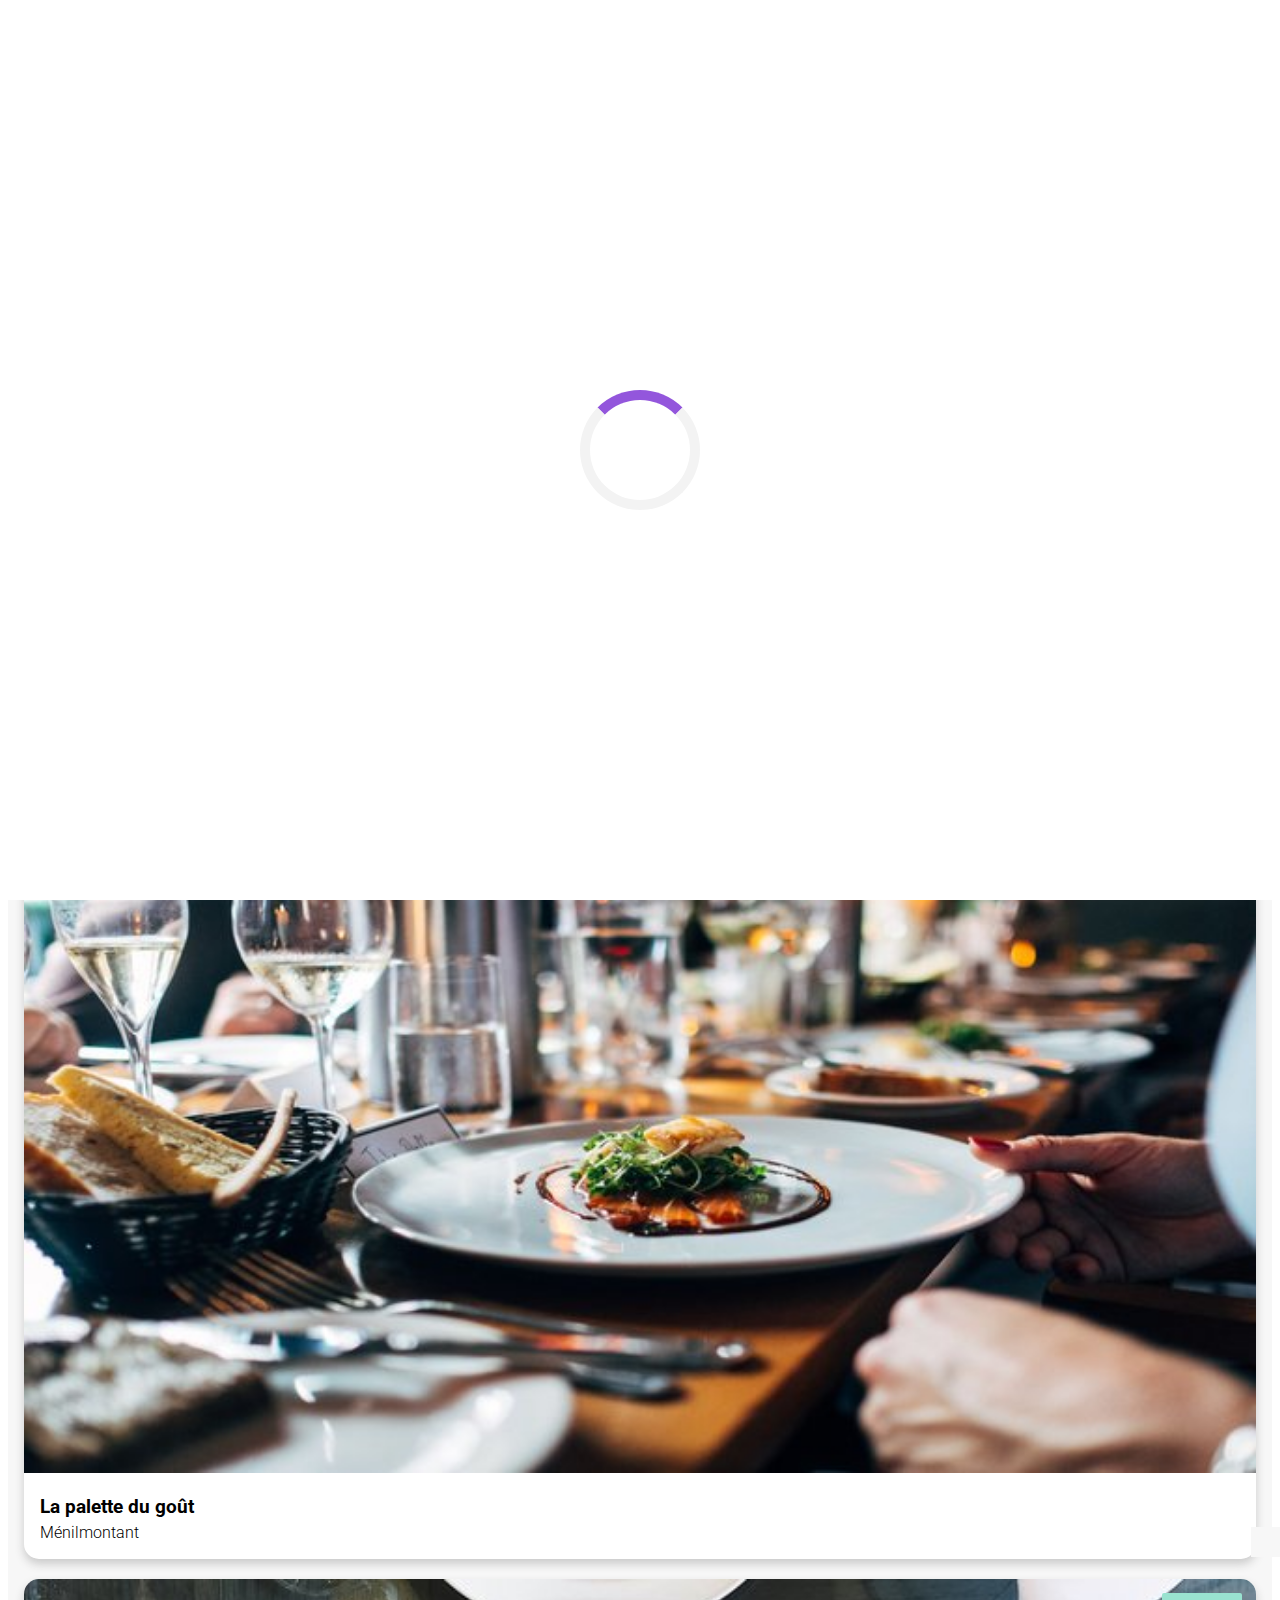
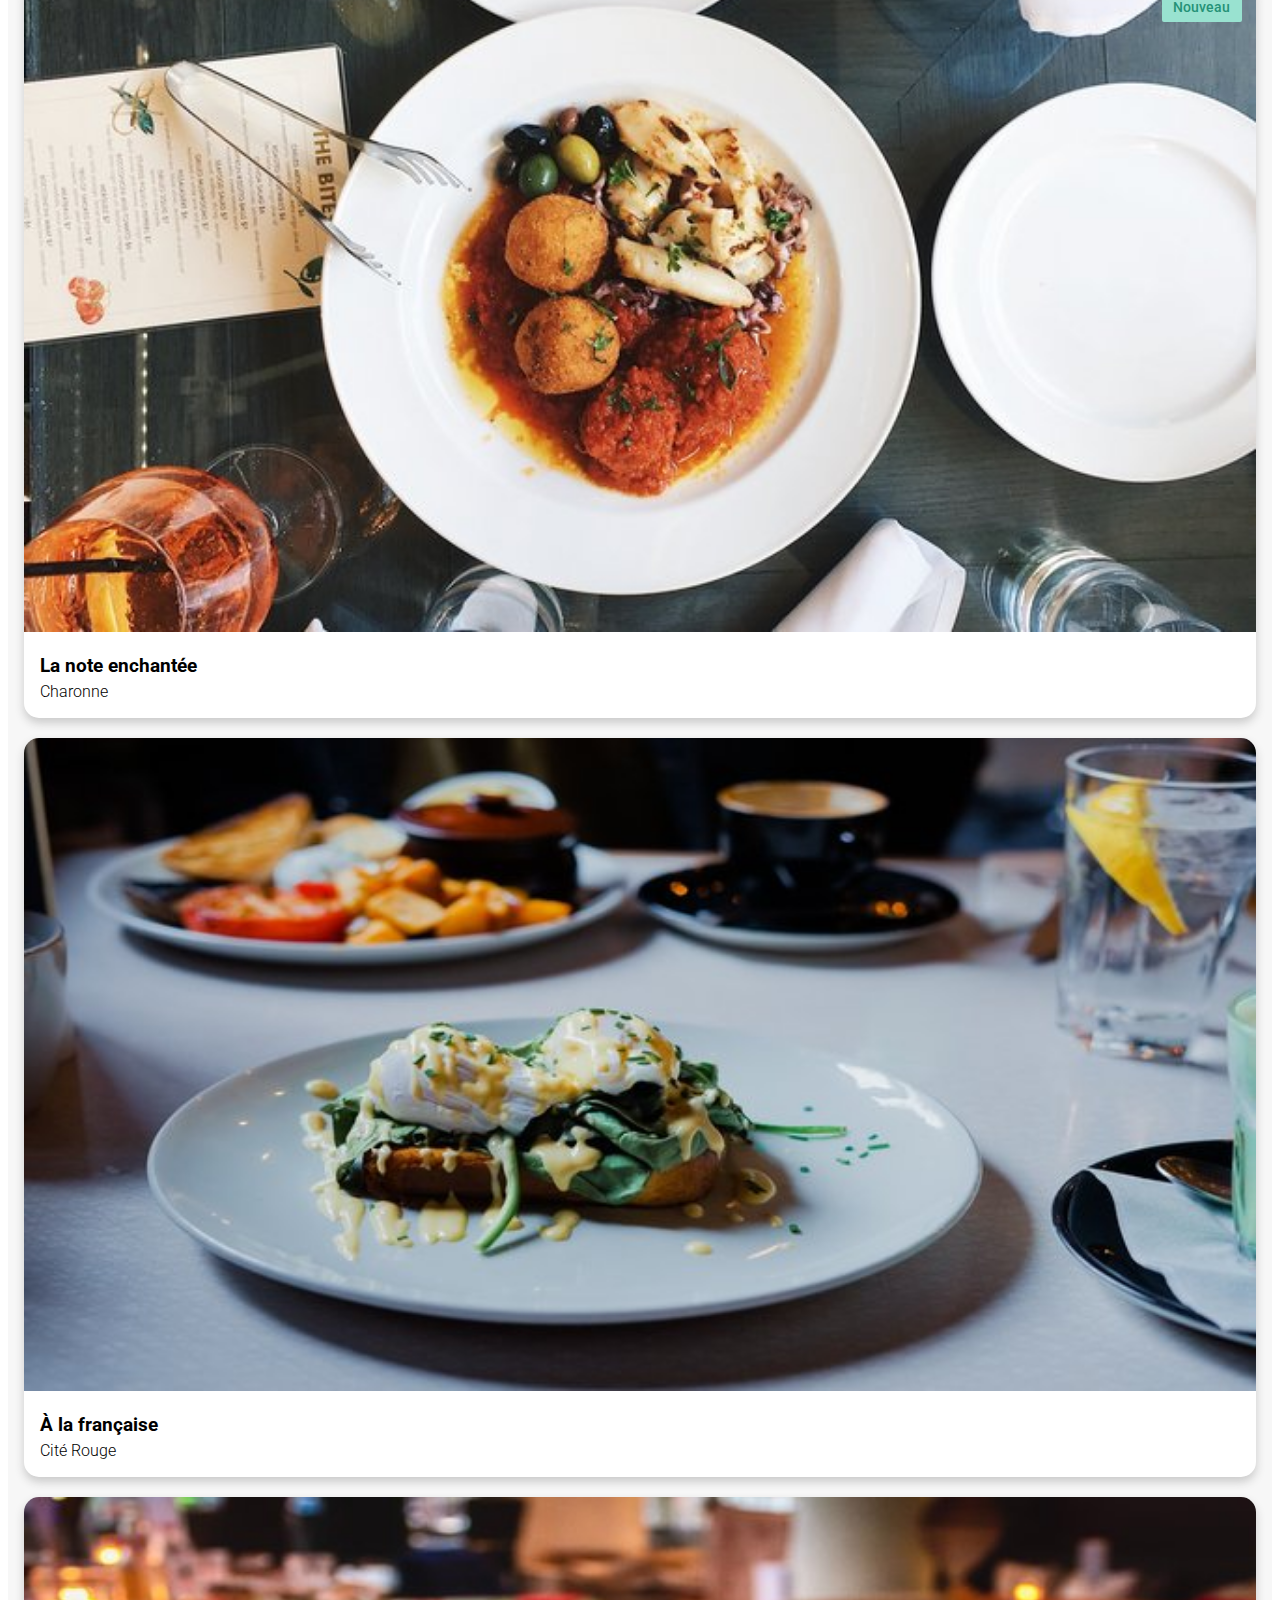
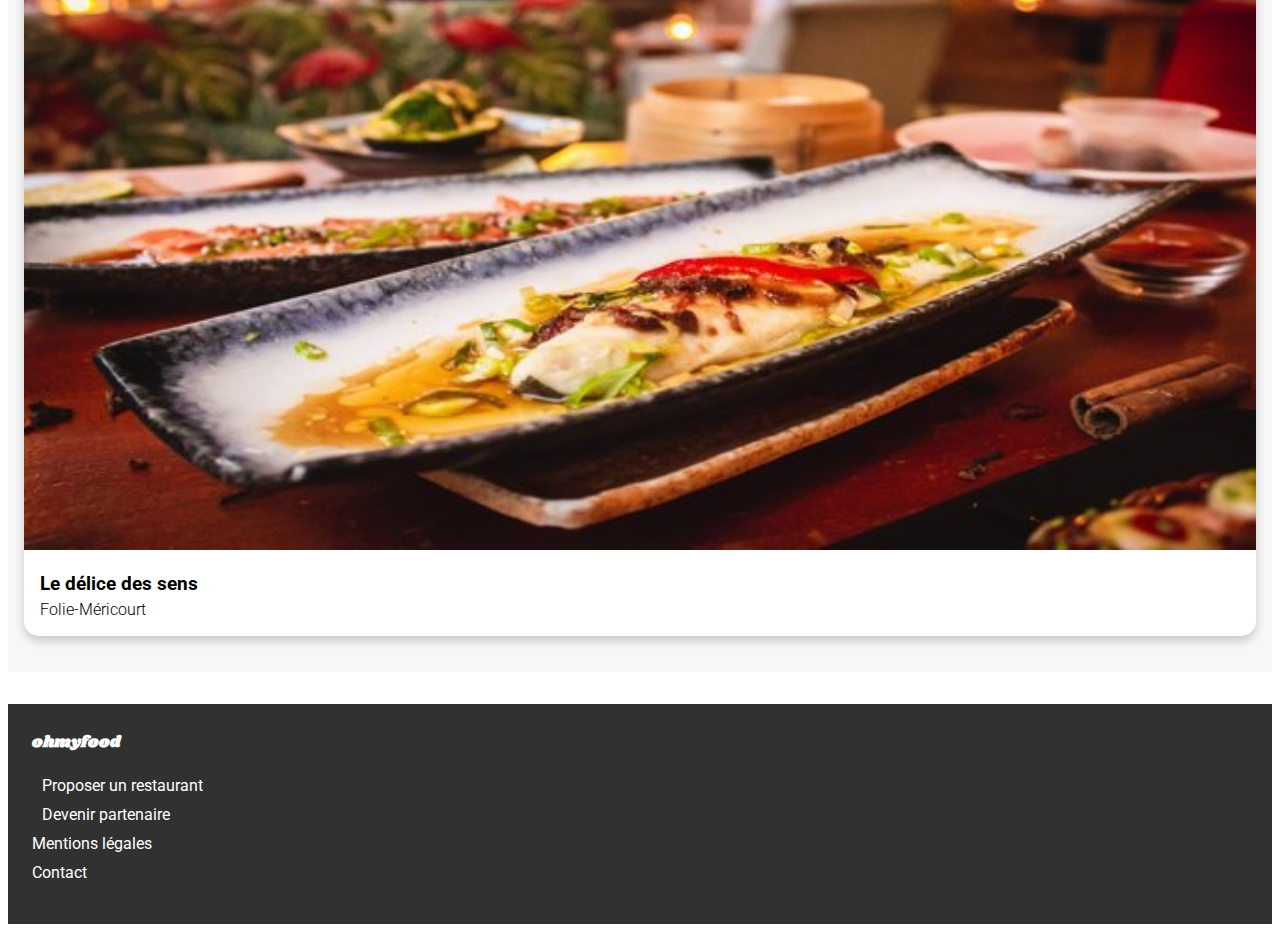
==== index.html @ 97b7f053 "loading spinner" ====
<!DOCTYPE html>
<html lang="fr">
    <head>
        <meta charset="UTF-8">
        <meta name="viewport" content="width=device-width, initial-scale=1.0">
        <link rel="preconnect" href="https://fonts.gstatic.com">
        <link rel="preconnect" href="https://fonts.gstatic.com">
        <link href="https://fonts.googleapis.com/css2?family=Roboto:ital,wght@0,100;0,300;0,400;0,500;0,700;0,900;1,100;1,300;1,400;1,500;1,700;1,900&display=swap" rel="stylesheet">         
        <link href="https://fonts.googleapis.com/css2?family=Shrikhand&display=swap" rel="stylesheet">         
        <link rel="stylesheet" href="https://use.fontawesome.com/releases/v5.15.1/css/all.css" integrity="sha384-vp86vTRFVJgpjF9jiIGPEEqYqlDwgyBgEF109VFjmqGmIY/Y4HV4d3Gp2irVfcrp" crossorigin="anonymous">
        <link href="sass/main.css" rel="stylesheet">
        <title>Accueil</title>
    </head>
    <body>
        <div>
            <div id="loading-spinner--bg">
              <div id="loading-spinner--main">
              </div>
            </div>
        </div>

        <header class="header">
            <img class="header__logo" src="images/logo/ohmyfood@2x.svg" alt="logo oh my food">
        </header>
        <section class="sub-header background-grey--dark">
            <i class="fas fa-map-marker-alt sub-header__icon"></i>
            <span class="sub-header__text">Paris, Belleville</span>
        </section>
        <section class="hero background-grey">
            <h1 class="hero__titre">Réservez le menu qui vous convient</h1>
            <p class="hero__text">Décrouvrez des restaurants d'exception, sélectionnés par nos soins.</p>
            <button class="button button--hero">Explorer nos restaurants</button>
        </section>
        <section class="operation">
            <h2 class="operation__titre">Fonctionnement</h2>
            <div class="step background-grey">
                <i class="fas fa-mobile-alt step__icon"></i>
                <p class="step__text">Choisissez un restaurant</p>
                <div class="step__number-left"><span class="step__number-left-number">1</span></div>
            </div>
            <div class="step background-grey">
                <i class="fas fa-list-ul step__icon"></i>
                <p class="step__text">Composez votre menu</p>
                <div class="step__number-left"><span class="step__number-left-number">2</span></div>
            </div>
            <div class="step background-grey">
                <i class="fas fa-store step__icon"></i>
                <p class="step__text">Dégustez au restaurant</p>
                <div class="step__number-left"><span class="step__number-left-number">3</span></div>
            </div>
        </section>
        <section class="restaurant background-grey">
            <h2 class="restaurant__titre">Restaurants</h2>
            <div class="card card--margin-bottom">
                <img class="card__image" src="images/restaurants/med/restaurant_med_1.jpg" alt="plat">
                <div class="card-sub">
                <h3 class="card-sub__titre card-sub__titre--main">La palette du goût</h3>
                <p class="card-sub__text card-sub__text--main">Ménilmontant</p>
                <div class="carte-header__heart">
                    <!-- heart 
                        méthode 1 => box par dessus avec height qui diminue
                        méthode 2 => autre icon pat dessus (exemple carré rempli), qui diminue de height
                    -->
                    <i class="fas fa-heart heart--second heart--menu"></i>
                    <i class="fas fa-heart heart heart--menu"></i>
                    <div class="heart-box"></div>
                </div>
                </div>
                <div class="card__new-mint"><span>Nouveau</span></div>
            </div>
            <div class="card card--margin-bottom">
                <img class="card__image" src="images/restaurants/med/restaurant_med_2.jpg" alt="plat">
                <div class="card-sub">
                <h3 class="card-sub__titre card-sub__titre--main">La note enchantée</h3>
                <p class="card-sub__text card-sub__text--main">Charonne</p>
                <div class="card-sub__heart">
                    <i class="far fa-heart heart"></i>
                </div>
                </div>
                <div class="card__new-mint"><span>Nouveau</span></div>
            </div>
            <div class="card card--margin-bottom">
                <img class="card__image" src="images/restaurants/med/restaurant_med_3.jpg" alt="plat">
                <div class="card-sub">
                <h3 class="card-sub__titre card-sub__titre--main">À la française</h3>
                <p class="card-sub__text card-sub__text--main">Cité Rouge</p>
                <div class="card-sub__heart">
                    <i class="far fa-heart heart"></i>
                </div>
                </div>
            </div>
            <div class="card card--margin-bottom">
                <img class="card__image" src="images/restaurants/med/restaurant_med_4.jpg" alt="plat">
                <div class="card-sub">
                <h3 class="card-sub__titre card-sub__titre--main">Le délice des sens</h3>
                <p class="card-sub__text card-sub__text--main">Folie-Méricourt</p>
                <div class="card-sub__heart">
                    <i class="far fa-heart heart"></i>
                </div>
                </div>
            </div>
        </section>
        <footer class="footer">
            <h4 class="footer__titre">ohmyfood</h4>
            <div>
            <i class="fas fa-utensils footer__icon"></i>
            <a class="footer__a" href="#">Proposer un restaurant</a>
            </div>
            <div>
            <i class="fas fa-hands-helping footer__icon"></i>
            <a class="footer__a" href="#">Devenir partenaire</a>
            </div>
            <a class="footer__a" href="#">Mentions légales</a>
            <br>
            <a class="footer__a" href="#">Contact</a>
        </footer>
    </body>
</html>
---- sass/main.css ----
/*
.nav {
    color: white;
    &__link {
        color: white;
        &--active {
            color: white;
        }
    }
}
*/
body {
  font-family: Roboto, Arial, Helvetica, sans-serif;
}

.background-grey {
  background-color: #f7f7f7;
}

.background-grey--dark {
  background-color: #eeeeee;
}

/* Loading spinner */
#loading-spinner--bg {
  position: fixed;
  top: 0;
  left: -0.01%;
  background-color: white;
  height: 100%;
  width: 100%;
  z-index: 1000;
  display: flex;
  justify-content: center;
  align-items: center;
  animation-name: bg-pink;
  animation-duration: 3s;
  animation-iteration-count: 1;
  animation-fill-mode: forwards;
}

#loading-spinner--main {
  position: relative;
  border: 10px solid #f3f3f3;
  border-top: 10px solid #9356dc;
  border-radius: 50%;
  width: 100px;
  height: 100px;
  z-index: 1001;
  animation-name: spin;
  animation-duration: 1.3s;
  animation-iteration-count: infinite;
  animation-timing-function: ease;
  opacity: 1;
}

@keyframes spin {
  0% {
    transform: rotate(0deg);
  }
  100% {
    transform: rotate(360deg);
  }
}

@keyframes bg-pink {
  80% {
    opacity: 1;
  }
  90% {
    opacity: 0;
    left: 0;
  }
  100% {
    left: -100%;
    opacity: 0;
  }
}

/* Header */
.header {
  padding: 0.5em;
  text-align: center;
  position: relative;
}

.header__logo {
  height: 1.6em;
}

.header__icon {
  margin: 0;
  position: absolute;
  top: 50%;
  left: 2em;
  transform: translate(-50%, -50%);
}

/* Accueil */
.sub-header {
  display: flex;
  justify-content: center;
  height: 3em;
  box-shadow: inset 0px 11px 10px -15px grey;
}

.sub-header__icon {
  align-self: center;
  padding-right: 1em;
  font-size: 0.9em;
}

.sub-header__text {
  align-self: center;
  font-size: 0.9em;
}

.hero {
  padding: 1em 2em 2em 2em;
  text-align: center;
}

.hero__titre {
  margin-bottom: 0;
  padding-right: 1em;
  padding-left: 1em;
}

.hero__text {
  color: grey;
  margin-top: 0.5em;
  padding-bottom: 1em;
}

.button {
  padding: 1em 1.2em 1em 1.2em;
  border: none;
  border-radius: 30px;
  background: linear-gradient(to bottom right, #ff79da, #9356dc);
  color: white;
  font-weight: bold;
  box-shadow: 0px 5px 10px #cacaca;
}

.button--hero {
  margin-bottom: 1em;
}

.button--carte {
  padding-left: 2em;
  padding-right: 2em;
  margin-bottom: 3em;
  margin-top: 2em;
  font-size: 1em;
  padding-left: 3em;
  padding-right: 3em;
}

.button--center {
  text-align: center;
}

.operation {
  padding: 1em;
}

.step {
  display: flex;
  position: relative;
  margin-bottom: 2em;
  padding-top: 0.5em;
  padding-bottom: 0.5em;
  border-radius: 20px;
  box-shadow: 0px 5px 10px #cacaca;
}

.step__icon {
  padding-left: 2em;
  align-self: center;
}

.step__text {
  padding-left: 1.5em;
}

.step__number-left {
  display: flex;
  background-color: #9356dc;
  position: absolute;
  height: 1.5em;
  width: 1.5em;
  border-radius: 50%;
  align-self: center;
  justify-content: center;
  left: -10px;
}

.step__number-left-number {
  align-self: center;
  color: white;
  font-size: 0.8em;
  font-weight: bold;
}

.restaurant {
  padding: 1em;
  padding-top: 2em;
}

.card {
  background-color: white;
  border-radius: 15px;
  box-shadow: 0px 5px 10px #cacaca;
  position: relative;
}

.card--margin-bottom {
  margin-bottom: 20px;
}

.card__image {
  width: 100%;
  border-top-left-radius: 15px;
  border-top-right-radius: 15px;
}

.card-sub {
  padding-left: 1em;
  padding-right: 1em;
  padding-bottom: 1px;
  position: relative;
  width: calc(100% - 15px);
}

.card-sub--menu {
  padding: 0.7em;
  margin-bottom: 1em;
}

.card-sub__titre {
  font-weight: bold;
}

.card-sub__titre--main {
  margin-bottom: 0;
}

.card-sub__titre--menu {
  margin: 0;
  margin-bottom: 5px;
}

.card-sub__text {
  font-weight: 300;
}

.card-sub__text--main {
  margin-top: 5px;
}

.card-sub__text--menu {
  margin: 0;
  font-size: 0.9em;
  margin-bottom: -10px;
}

.card-sub__heart {
  position: absolute;
  top: 0.5em;
  right: 2em;
}

.card-sub__price {
  position: absolute;
  bottom: 10px;
  right: 20px;
  font-size: 0.9em;
  font-weight: bold;
}

.card__new-mint {
  position: absolute;
  top: 1em;
  right: 1em;
  background-color: #99e2d0;
  color: #259277;
  padding: 0.4em 0.8em 0.4em 0.8em;
  font-weight: 500;
  font-size: 0.9em;
  border-radius: 2px;
}

.card__click {
  width: 0px;
  border-radius: 0 15px 15px 0;
  display: flex;
  justify-content: center;
}

.card__click-mint {
  background-color: #99e2d0;
}

.card__click-check {
  align-self: center;
  height: 1.5em;
  width: 1.5em;
  background-color: white;
  border-radius: 50%;
  display: flex;
  justify-content: center;
  overflow: hidden;
}

.card__click-icon {
  color: #99e2d0;
  align-self: center;
}

.footer {
  background-color: #313131;
  color: white;
  padding-left: 1.5em;
  padding-right: 1.5em;
  padding-top: 0.4em;
  margin-top: 2em;
  padding-bottom: 2em;
}

.footer__titre {
  font-family: Shrikhand;
}

.footer__icon {
  padding-right: 10px;
  width: 20px;
  font-size: 0.8em;
}

.footer__a {
  color: white;
  text-decoration: none;
  display: inline-block;
  padding-bottom: 10px;
}

/* Menu */
.slider {
  z-index: 1;
}

.slider__image {
  width: 100%;
}

.carte {
  position: relative;
  top: -3em;
  z-index: 1000;
  border-top-left-radius: 35px;
  border-top-right-radius: 35px;
  padding: 1em;
  margin-bottom: -5em;
}

.carte-header {
  position: relative;
}

.carte-header__titre {
  margin-top: 0.5em;
  font-family: Shrikhand, Arial, Helvetica, sans-serif;
  font-weight: 400;
  font-size: 1.8em;
  padding-right: 2em;
}

.carte-header__heart {
  position: absolute;
  top: 50%;
  right: 10px;
  transform: translate(-50%, -50%);
}

.heart {
  font-size: 1.5em;
  color: white;
  -webkit-text-stroke-width: 2px;
  -webkit-text-stroke-color: black;
}

.heart--second {
  font-size: 1.5em;
  color: transparent;
  -webkit-text-stroke-width: 2px;
  -webkit-text-stroke-color: black;
  position: absolute;
}

.heart-box {
  background-color: #f7f7f7;
  width: 50px;
  height: 30px;
  position: absolute;
  top: 0;
  left: -12px;
  z-index: -1;
}

.menu__titre {
  margin-top: 1.5em;
  font-weight: 300;
  font-size: 1.2em;
  text-transform: uppercase;
  margin-bottom: 5px;
}

.menu__titre-ligne {
  width: 50px;
  height: 3.5px;
  background-color: #99e2d0;
  display: block;
  margin-bottom: 1em;
}

.menu__card {
  margin-bottom: 20px;
  display: flex;
  justify-content: space-between;
  animation-name: card-delay;
  animation-iteration-count: 1;
  animation-fill-mode: forwards;
  animation-duration: 1s;
  animation-timing-function: ease;
  opacity: 0;
}

.menu__card:hover {
  cursor: pointer;
}

.menu__card:hover > .card__click {
  animation-name: mint;
  animation-duration: 0.3s;
  animation-fill-mode: forwards;
  animation-iteration-count: 1;
}

.menu__card:hover > .card__click > .card__click-check {
  animation-name: check;
  animation-duration: 1s;
  animation-fill-mode: forwards;
  animation-iteration-count: 1;
}

.delay--1 {
  animation-delay: 0.4s;
}

.delay--2 {
  animation-delay: 0.7s;
}

.delay--3 {
  animation-delay: 1s;
}

.delay--4 {
  animation-delay: 1.3s;
}

.delay--5 {
  animation-delay: 1.6s;
}

.delay--6 {
  animation-delay: 1.9s;
}

.delay--7 {
  animation-delay: 2.2s;
}

.delay--8 {
  animation-delay: 2.5s;
}

.delay--9 {
  animation-delay: 2.8s;
}

@keyframes mint {
  0% {
    width: 0px;
  }
  100% {
    width: 80px;
  }
}

@keyframes check {
  0% {
    width: 0px;
    height: 0px;
  }
  60% {
    width: 0em;
    height: 0em;
  }
  80% {
    width: 2.2em;
    height: 2.2em;
  }
  100% {
    width: 1.5em;
    height: 1.5em;
  }
}

.carte-header__heart .heart-box {
  transition: all 0.6s ease;
}

.carte-header__heart .heart {
  transition: all 0.6s ease;
}

.carte-header__heart:hover {
  cursor: pointer;
}

.carte-header__heart:hover .heart-box {
  z-index: 10;
  height: 0px;
}

.carte-header__heart:hover .heart {
  color: pink;
  -webkit-text-stroke-color: pink;
}

@keyframes card-delay {
  0% {
    top: 20px;
    opacity: 0;
  }
  100% {
    top: 0px;
    opacity: 1;
  }
}
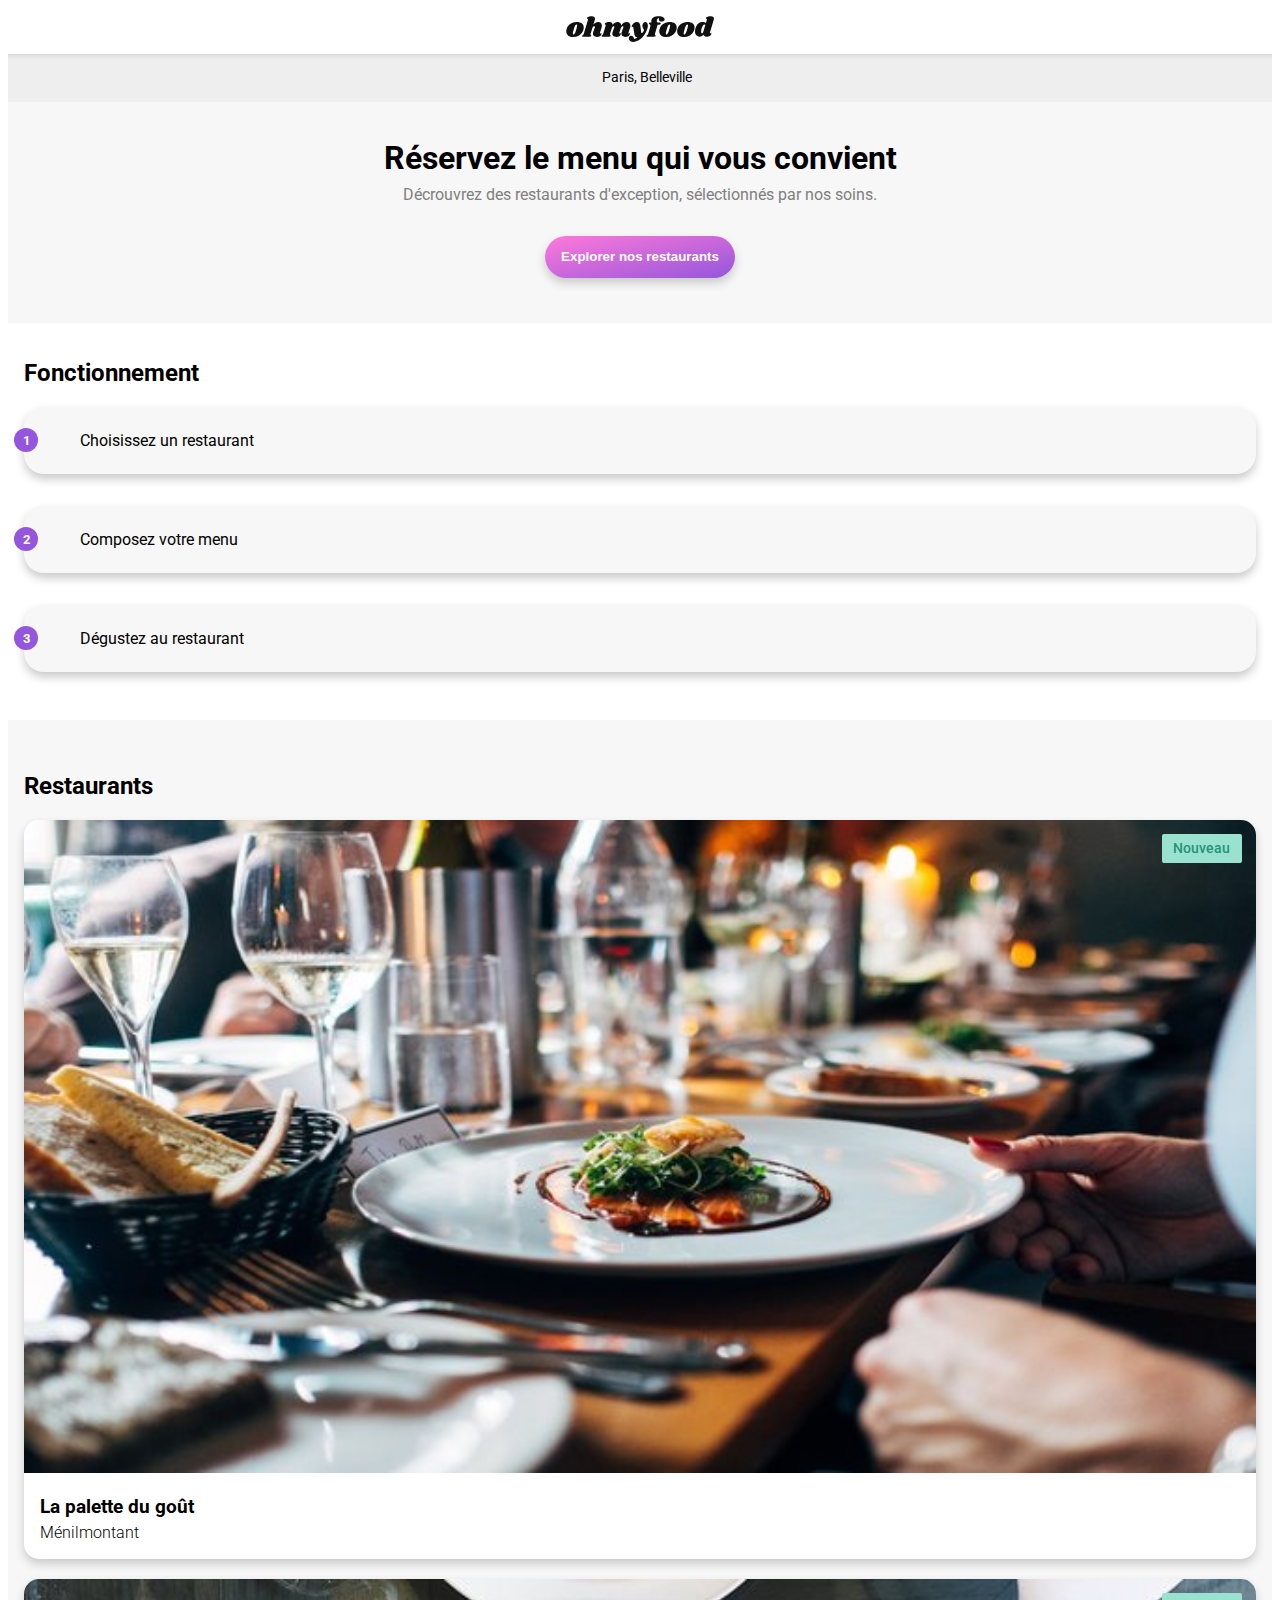
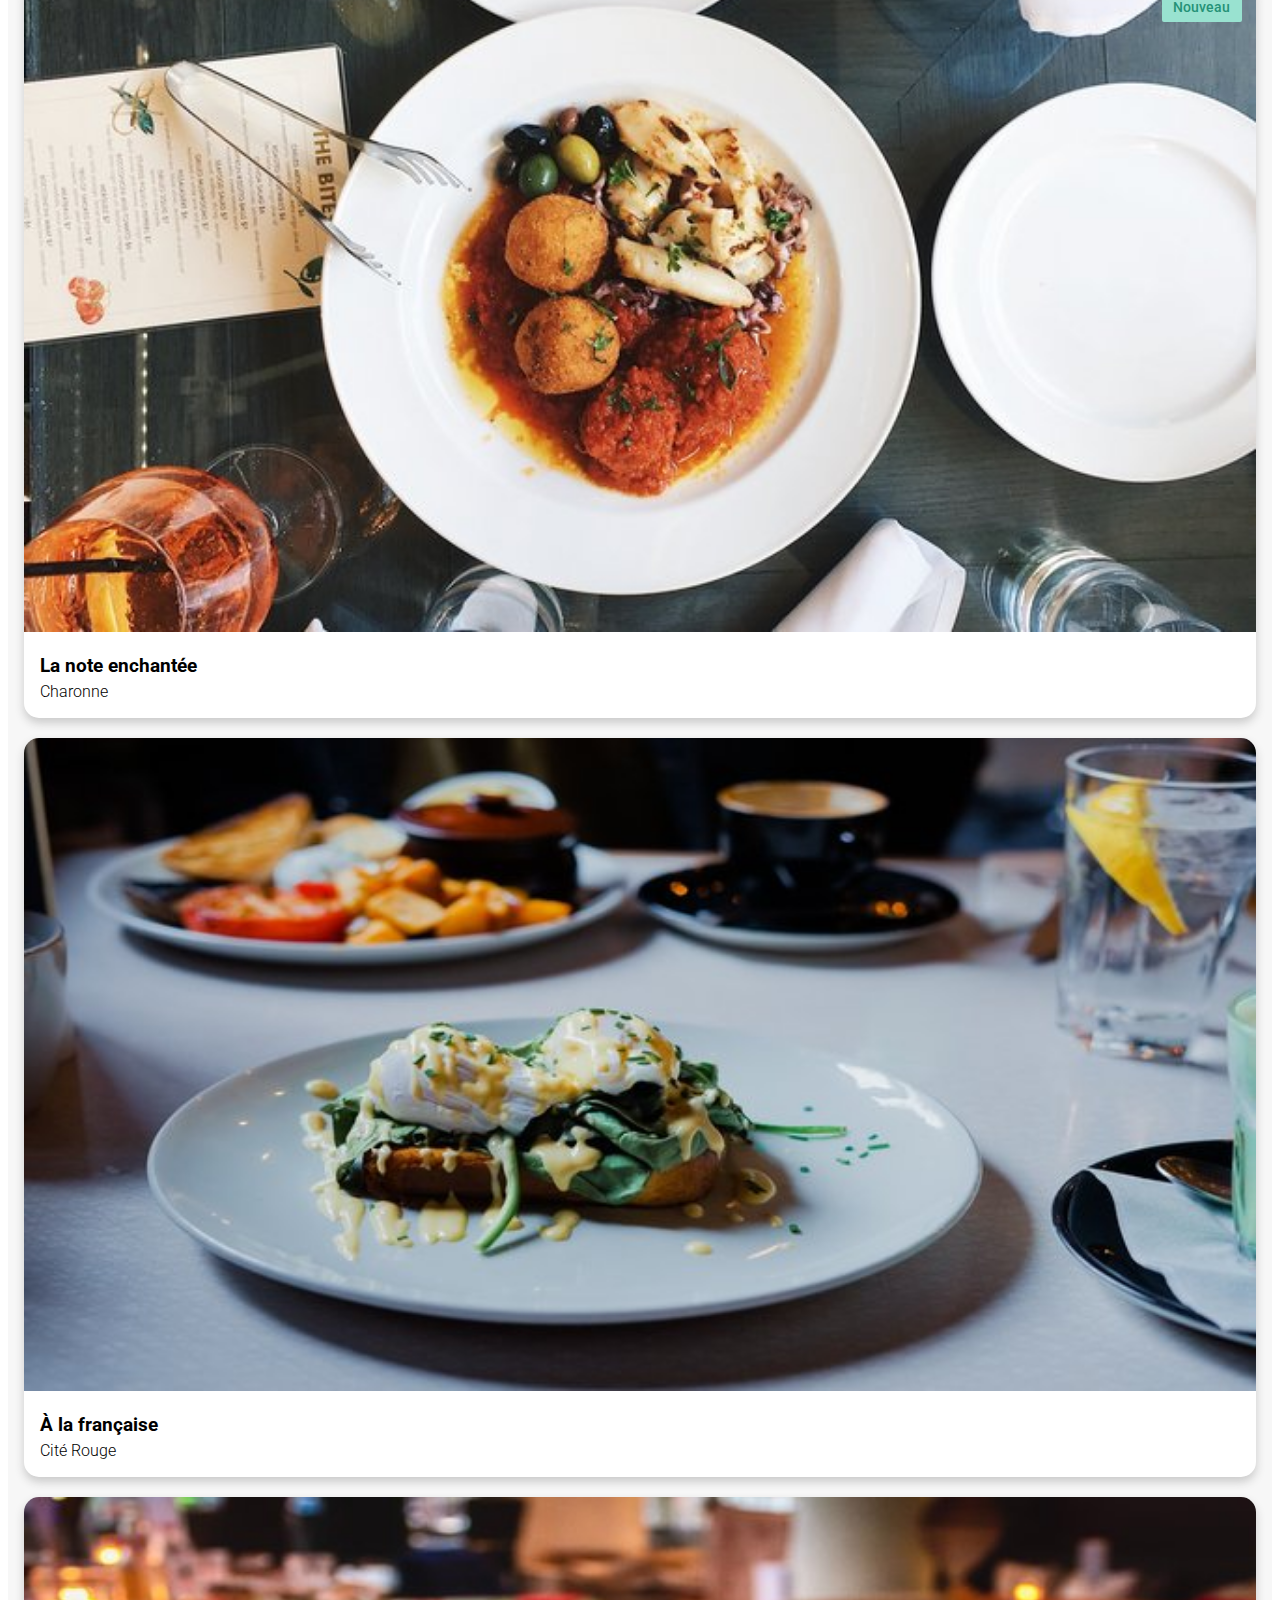
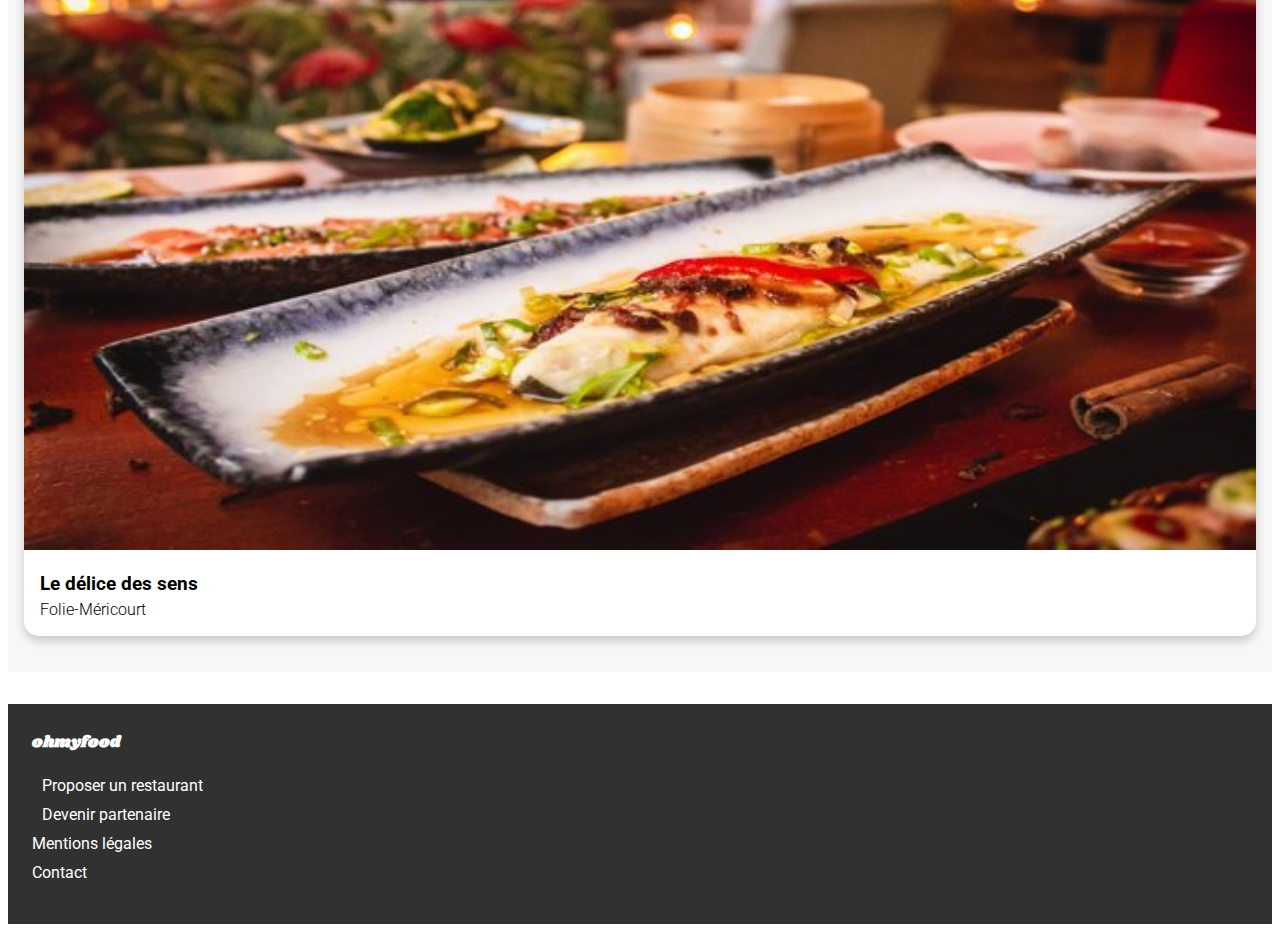
==== commit 5ad64bd5: "bug menu animation + overflow" ====
--- a/index.html
+++ b/index.html
@@ -12,12 +12,12 @@
         <title>Accueil</title>
     </head>
     <body>
-        <div>
+        <!--<div>
             <div id="loading-spinner--bg">
               <div id="loading-spinner--main">
               </div>
             </div>
-        </div>
+        </div>-->
 
         <header class="header">
             <img class="header__logo" src="images/logo/ohmyfood@2x.svg" alt="logo oh my food">
@@ -62,8 +62,7 @@
                         méthode 2 => autre icon pat dessus (exemple carré rempli), qui diminue de height
                     -->
                     <i class="fas fa-heart heart--second heart--menu"></i>
-                    <i class="fas fa-heart heart heart--menu"></i>
-                    <div class="heart-box"></div>
+                    <i class="fas fa-heart heart heart--home"><div class="heart-box heart-box--home"></div></i>                    
                 </div>
                 </div>
                 <div class="card__new-mint"><span>Nouveau</span></div>
@@ -73,8 +72,9 @@
                 <div class="card-sub">
                 <h3 class="card-sub__titre card-sub__titre--main">La note enchantée</h3>
                 <p class="card-sub__text card-sub__text--main">Charonne</p>
-                <div class="card-sub__heart">
-                    <i class="far fa-heart heart"></i>
+                <div class="carte-header__heart">
+                    <i class="fas fa-heart heart--second heart--menu"></i>
+                    <i class="fas fa-heart heart heart--home"><div class="heart-box heart-box--home"></div></i>                    
                 </div>
                 </div>
                 <div class="card__new-mint"><span>Nouveau</span></div>
@@ -84,8 +84,9 @@
                 <div class="card-sub">
                 <h3 class="card-sub__titre card-sub__titre--main">À la française</h3>
                 <p class="card-sub__text card-sub__text--main">Cité Rouge</p>
-                <div class="card-sub__heart">
-                    <i class="far fa-heart heart"></i>
+                <div class="carte-header__heart">
+                    <i class="fas fa-heart heart--second heart--menu"></i>
+                    <i class="fas fa-heart heart heart--home"><div class="heart-box heart-box--home"></div></i>                    
                 </div>
                 </div>
             </div>
@@ -94,8 +95,9 @@
                 <div class="card-sub">
                 <h3 class="card-sub__titre card-sub__titre--main">Le délice des sens</h3>
                 <p class="card-sub__text card-sub__text--main">Folie-Méricourt</p>
-                <div class="card-sub__heart">
-                    <i class="far fa-heart heart"></i>
+                <div class="carte-header__heart">
+                    <i class="fas fa-heart heart--second heart--menu"></i>
+                    <i class="fas fa-heart heart heart--home"><div class="heart-box heart-box--home"></div></i>                    
                 </div>
                 </div>
             </div>
--- a/sass/main.css
+++ b/sass/main.css
@@ -1,3 +1,4 @@
+@charset "UTF-8";
 /*
 .nav {
     color: white;
@@ -248,6 +249,13 @@
 .card-sub__titre--menu {
   margin: 0;
   margin-bottom: 5px;
+  width: 70%;
+  padding-right: 10px;
+  overflow: hidden;
+  text-overflow: ellipsis;
+  white-space: nowrap;
+  width: 100px;
+  /* à 100px pas de bug, mais trop court et pas augmentation prog */
 }
 
 .card-sub__text {
@@ -262,6 +270,12 @@
   margin: 0;
   font-size: 0.9em;
   margin-bottom: -10px;
+  width: 70%;
+  padding-right: 10px;
+  overflow: hidden;
+  text-overflow: ellipsis;
+  white-space: nowrap;
+  width: 100px;
 }
 
 .card-sub__heart {
@@ -397,14 +411,27 @@
   position: absolute;
 }
 
+.heart--home {
+  width: 1.5em;
+}
+
 .heart-box {
+  height: 30px;
+  position: absolute;
+  top: 0;
+  z-index: -1;
+}
+
+.heart-box--menu {
   background-color: #f7f7f7;
   width: 50px;
-  height: 30px;
-  position: absolute;
-  top: 0;
   left: -12px;
-  z-index: -1;
+}
+
+.heart-box--home {
+  background-color: white;
+  width: 100%;
+  left: -8px;
 }
 
 .menu__titre {
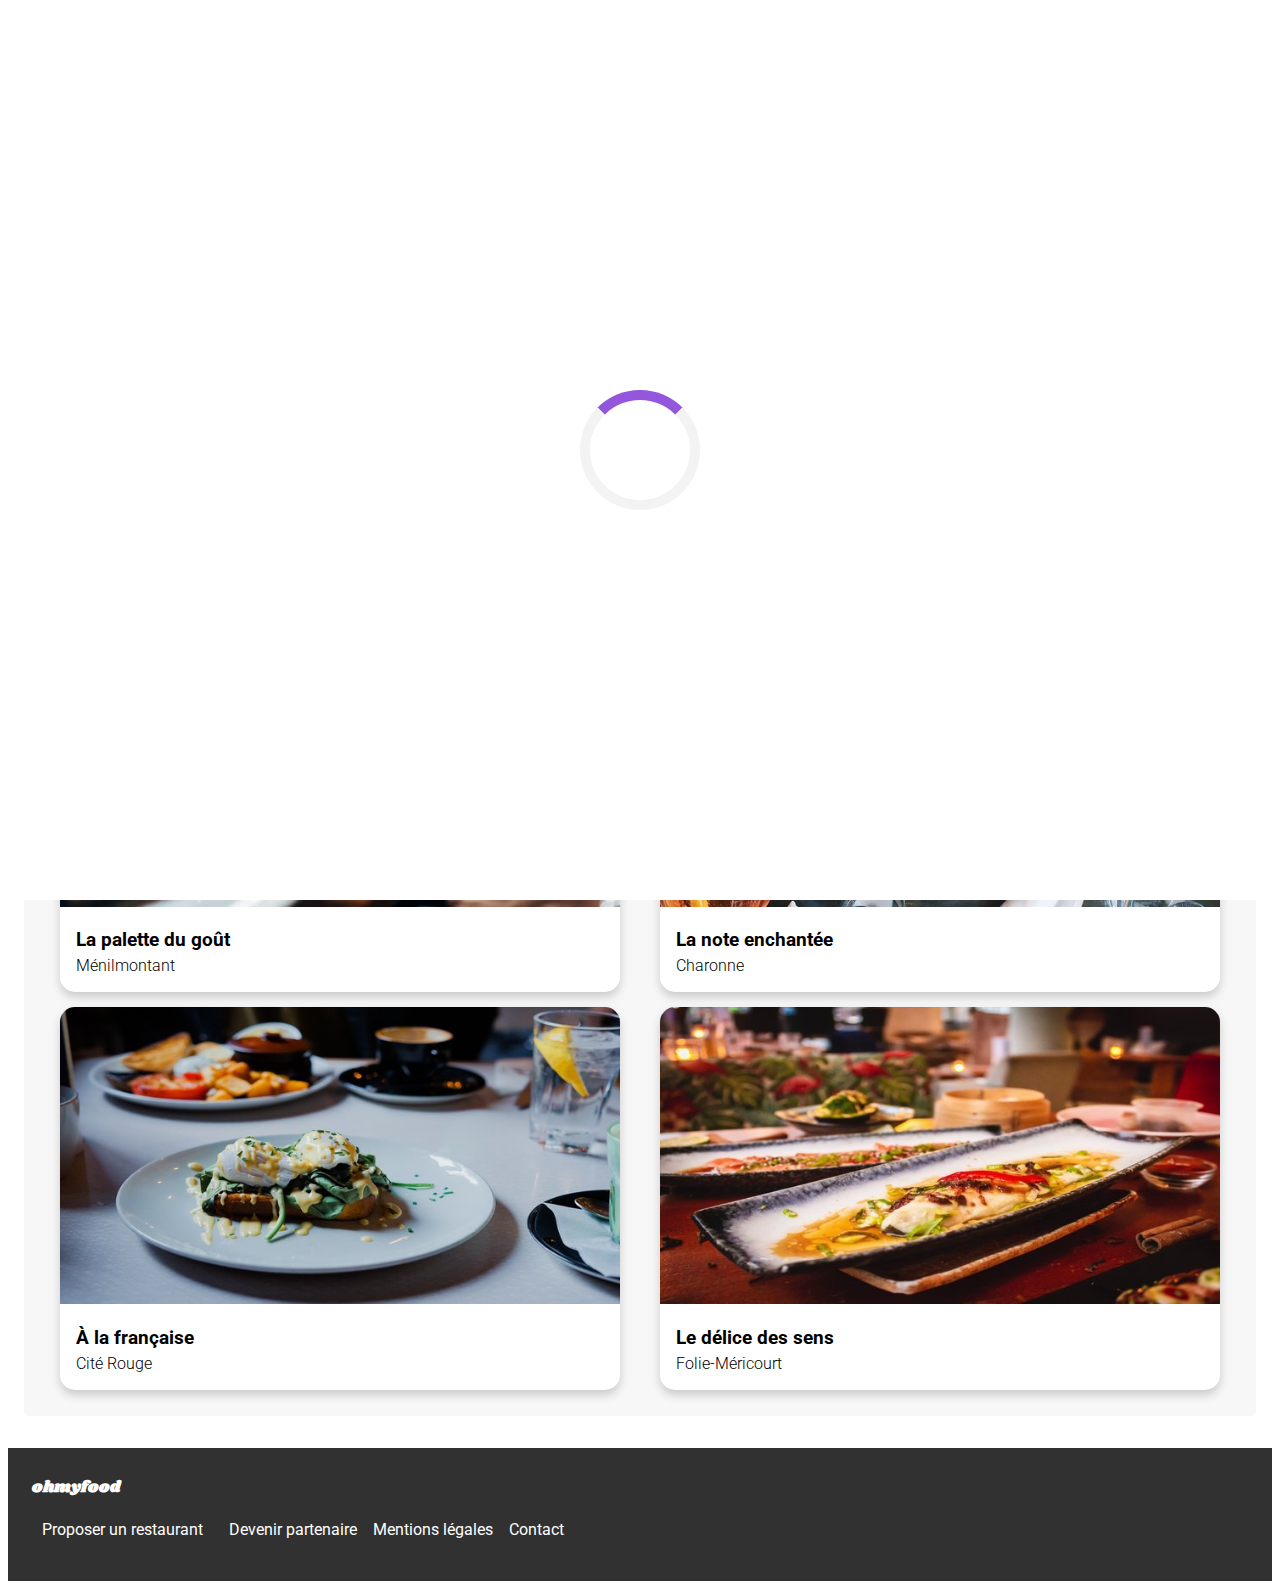
==== commit af097db3: "responsive grand écran, résolution prb ellipsis text pour card" ====
--- a/index.html
+++ b/index.html
@@ -12,12 +12,12 @@
         <title>Accueil</title>
     </head>
     <body>
-        <!--<div>
+        <div>
             <div id="loading-spinner--bg">
               <div id="loading-spinner--main">
               </div>
             </div>
-        </div>-->
+        </div>
 
         <header class="header">
             <img class="header__logo" src="images/logo/ohmyfood@2x.svg" alt="logo oh my food">
--- a/sass/main.css
+++ b/sass/main.css
@@ -1,4 +1,3 @@
-@charset "UTF-8";
 /*
 .nav {
     color: white;
@@ -254,8 +253,6 @@
   overflow: hidden;
   text-overflow: ellipsis;
   white-space: nowrap;
-  width: 100px;
-  /* à 100px pas de bug, mais trop court et pas augmentation prog */
 }
 
 .card-sub__text {
@@ -275,7 +272,6 @@
   overflow: hidden;
   text-overflow: ellipsis;
   white-space: nowrap;
-  width: 100px;
 }
 
 .card-sub__heart {
@@ -367,6 +363,10 @@
   width: 100%;
 }
 
+.slider__image--desktop {
+  display: none;
+}
+
 .carte {
   position: relative;
   top: -3em;
@@ -451,7 +451,11 @@
 }
 
 .menu__card {
-  margin-bottom: 20px;
+  background-color: white;
+  border-radius: 15px;
+  box-shadow: 0px 5px 10px #cacaca;
+  position: relative;
+  margin: 5px 20px 10px 20px;
   display: flex;
   justify-content: space-between;
   animation-name: card-delay;
@@ -480,6 +484,14 @@
   animation-iteration-count: 1;
 }
 
+.menu__card:hover > .card-sub {
+  animation-name: mint-sub;
+  animation-iteration-count: 1;
+  animation-fill-mode: forwards;
+  animation-duration: 0.3s;
+  animation-timing-function: ease;
+}
+
 .delay--1 {
   animation-delay: 0.4s;
 }
@@ -514,6 +526,14 @@
 
 .delay--9 {
   animation-delay: 2.8s;
+}
+
+@keyframes mint-sub {
+  0% {
+  }
+  100% {
+    width: calc(100% - 100px);
+  }
 }
 
 @keyframes mint {
@@ -576,3 +596,131 @@
     opacity: 1;
   }
 }
+
+@media screen and (min-width: 700px) {
+  /* page accueil */
+  .operation {
+    display: flex;
+    flex-wrap: wrap;
+    justify-content: center;
+  }
+  .operation__titre {
+    width: 100%;
+  }
+  .restaurant {
+    display: flex;
+    flex-wrap: wrap;
+  }
+  .restaurant__titre {
+    width: 100%;
+  }
+  .card {
+    margin: 5px 20px 10px 20px;
+    width: 46.2%;
+    width: calc(50% - 40px);
+  }
+  /* page menu */
+  .slider__image {
+    display: none;
+  }
+  .slider__image--desktop {
+    display: block;
+    height: 550px;
+    width: 100%;
+  }
+  .carte {
+    display: flex;
+    flex-wrap: wrap;
+    justify-content: center;
+  }
+  .carte-header {
+    width: 100%;
+    text-align: center;
+  }
+  .menu {
+    margin: 10px 20px 10px 20px;
+  }
+  .button--res {
+    width: 100%;
+  }
+  /* footer */
+  .footer {
+    display: flex;
+    flex-wrap: wrap;
+  }
+  .footer__titre {
+    width: 100%;
+  }
+  .footer__a {
+    margin-right: 1em;
+  }
+}
+
+@media screen and (min-width: 700px) and (max-width: 1100px) {
+  /* Page accueil */
+  .step {
+    margin: 10px 20px 10px 20px;
+    width: 29.5%;
+    width: calc(50% - 40px);
+  }
+  /* Page Menu */
+  .menu:nth-child(2) {
+    width: 45.2%;
+    width: calc(50% - 40px);
+  }
+  .menu:nth-child(3) {
+    width: 45.2%;
+    width: calc(50% - 40px);
+  }
+  .menu:nth-child(4) {
+    width: 45.2%;
+    width: calc(50% - 40px);
+  }
+}
+
+@media screen and (min-width: 1101px) {
+  /* Page accueil */
+  .operation {
+    display: flex;
+    flex-wrap: wrap;
+  }
+  .operation__titre {
+    width: 100%;
+  }
+  .step {
+    margin: 5px 20px 10px 20px;
+    width: 29.5%;
+    width: calc(33% - 40px);
+  }
+  .restaurant {
+    display: flex;
+    flex-wrap: wrap;
+  }
+  .restaurant__titre {
+    width: 100%;
+  }
+  /*Page menu */
+  .menu:nth-child(2) {
+    width: 29.5%;
+    width: calc(33% - 40px);
+  }
+  .menu:nth-child(3) {
+    width: 29.5%;
+    width: calc(33% - 40px);
+  }
+  .menu:nth-child(4) {
+    width: 29.5%;
+    width: calc(33% - 40px);
+  }
+}
+
+@media screen and (min-width: 1200px) {
+  .operation, .restaurant, .slider, .carte {
+    max-width: 1200px;
+    margin-left: auto;
+    margin-right: auto;
+  }
+  .restaurant {
+    border-radius: 5px;
+  }
+}
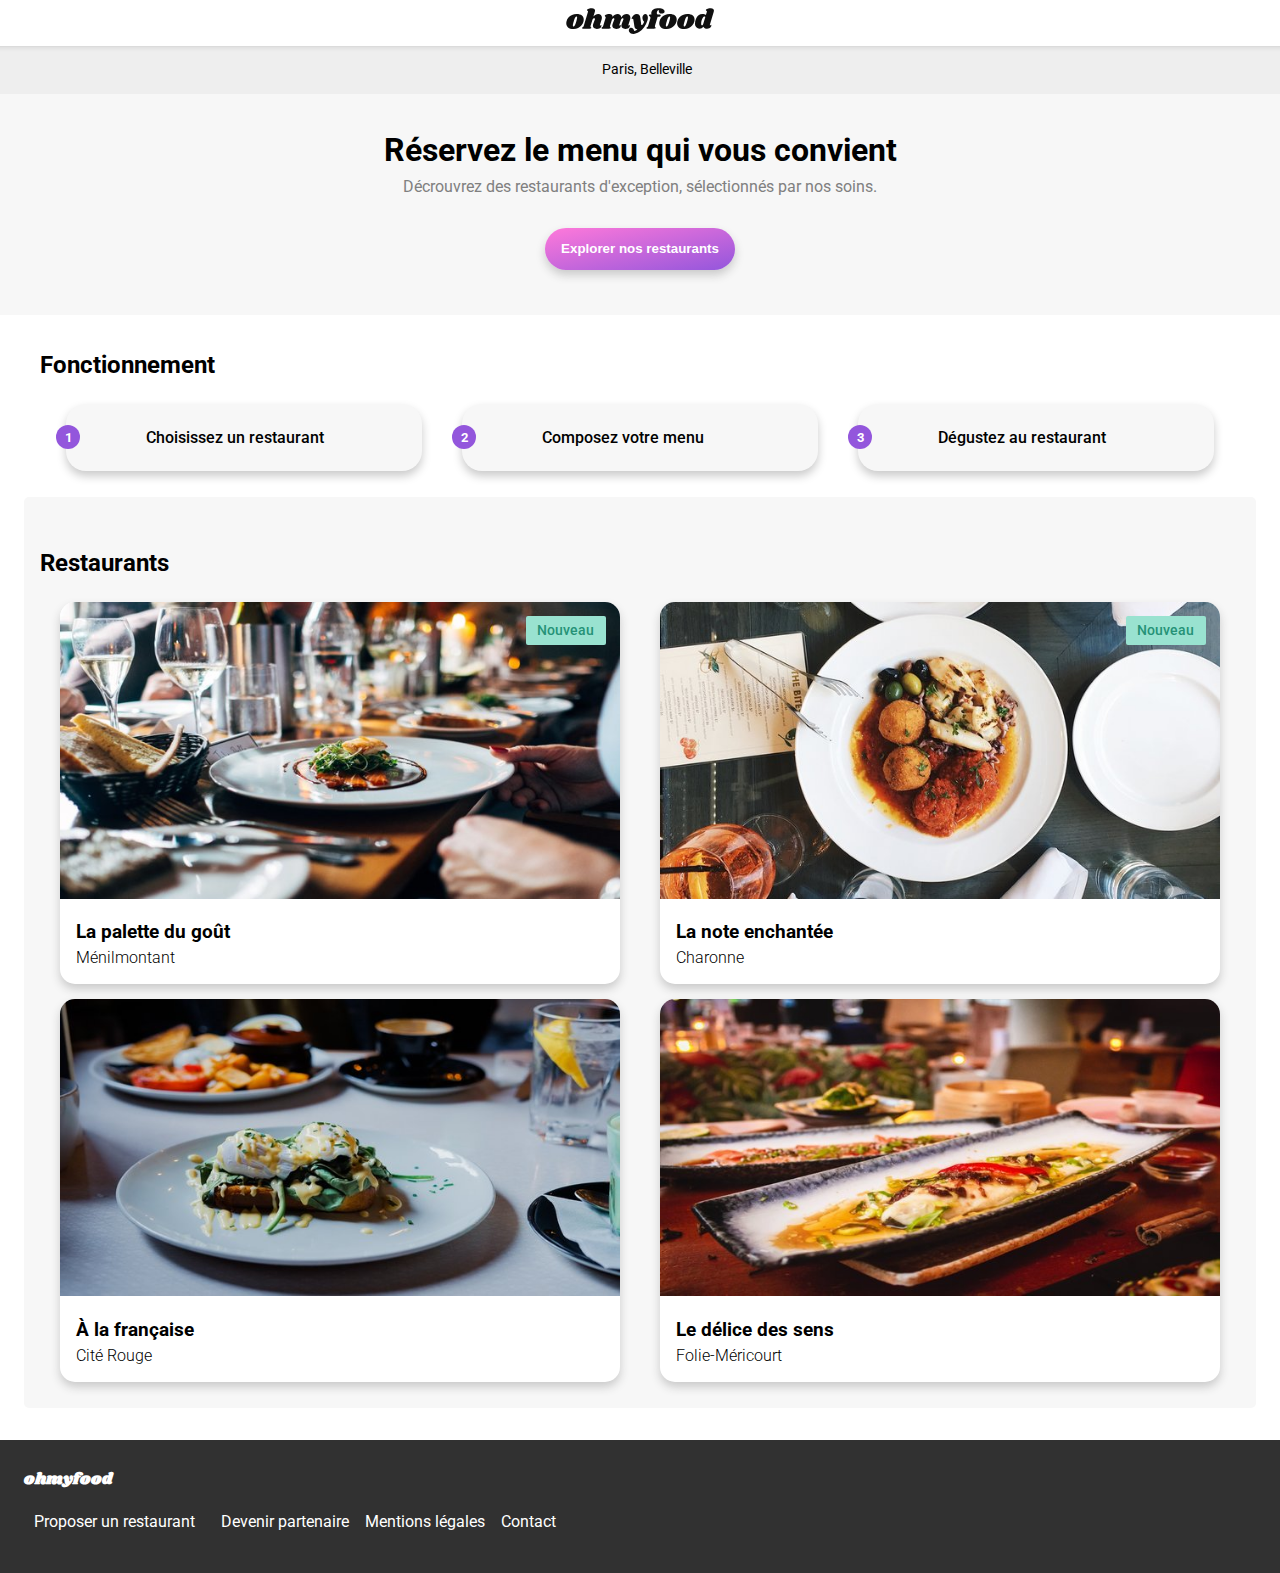
==== commit c05acf52: "res bug" ====
--- a/index.html
+++ b/index.html
@@ -12,12 +12,12 @@
         <title>Accueil</title>
     </head>
     <body>
-        <div>
+        <!--<div>
             <div id="loading-spinner--bg">
               <div id="loading-spinner--main">
               </div>
             </div>
-        </div>
+        </div>-->
 
         <header class="header">
             <img class="header__logo" src="images/logo/ohmyfood@2x.svg" alt="logo oh my food">
@@ -114,7 +114,7 @@
             </div>
             <a class="footer__a" href="#">Mentions légales</a>
             <br>
-            <a class="footer__a" href="#">Contact</a>
+            <a class="footer__a" href="mailto:dummy.mail@dummy.com">Contact</a>
         </footer>
     </body>
 </html>--- a/sass/main.css
+++ b/sass/main.css
@@ -11,6 +11,7 @@
 */
 body {
   font-family: Roboto, Arial, Helvetica, sans-serif;
+  margin: 0;
 }
 
 .background-grey {
@@ -142,6 +143,13 @@
   box-shadow: 0px 5px 10px #cacaca;
 }
 
+.button:hover {
+  opacity: 0.85;
+  cursor: pointer;
+  color: #41107e;
+  box-shadow: 0px 5px 10px gray;
+}
+
 .button--hero {
   margin-bottom: 1em;
 }
@@ -174,13 +182,26 @@
   box-shadow: 0px 5px 10px #cacaca;
 }
 
+.step:hover {
+  background-color: #f3e9ff;
+  cursor: pointer;
+}
+
+.step:hover > .step__icon {
+  color: #9356dc;
+}
+
 .step__icon {
   padding-left: 2em;
   align-self: center;
+  font-size: 18px;
+  color: gray;
+  width: 20px;
 }
 
 .step__text {
   padding-left: 1.5em;
+  font-weight: 500;
 }
 
 .step__number-left {
@@ -229,12 +250,15 @@
   padding-right: 1em;
   padding-bottom: 1px;
   position: relative;
-  width: calc(100% - 15px);
+  width: 97%;
+  width: calc(100% - 18px);
 }
 
 .card-sub--menu {
   padding: 0.7em;
   margin-bottom: 1em;
+  width: 92%;
+  width: calc(100% - 15px);
 }
 
 .card-sub__titre {
@@ -399,15 +423,13 @@
 .heart {
   font-size: 1.5em;
   color: white;
-  -webkit-text-stroke-width: 2px;
+  -webkit-text-stroke-width: 0.5px;
   -webkit-text-stroke-color: black;
 }
 
 .heart--second {
   font-size: 1.5em;
   color: transparent;
-  -webkit-text-stroke-width: 2px;
-  -webkit-text-stroke-color: black;
   position: absolute;
 }
 
@@ -582,8 +604,10 @@
 }
 
 .carte-header__heart:hover .heart {
-  color: pink;
-  -webkit-text-stroke-color: pink;
+  background: -webkit-linear-gradient(#9356dc, #ff79da);
+  -webkit-background-clip: text;
+  -webkit-text-fill-color: transparent;
+  -webkit-text-stroke-color: transparent;
 }
 
 @keyframes card-delay {
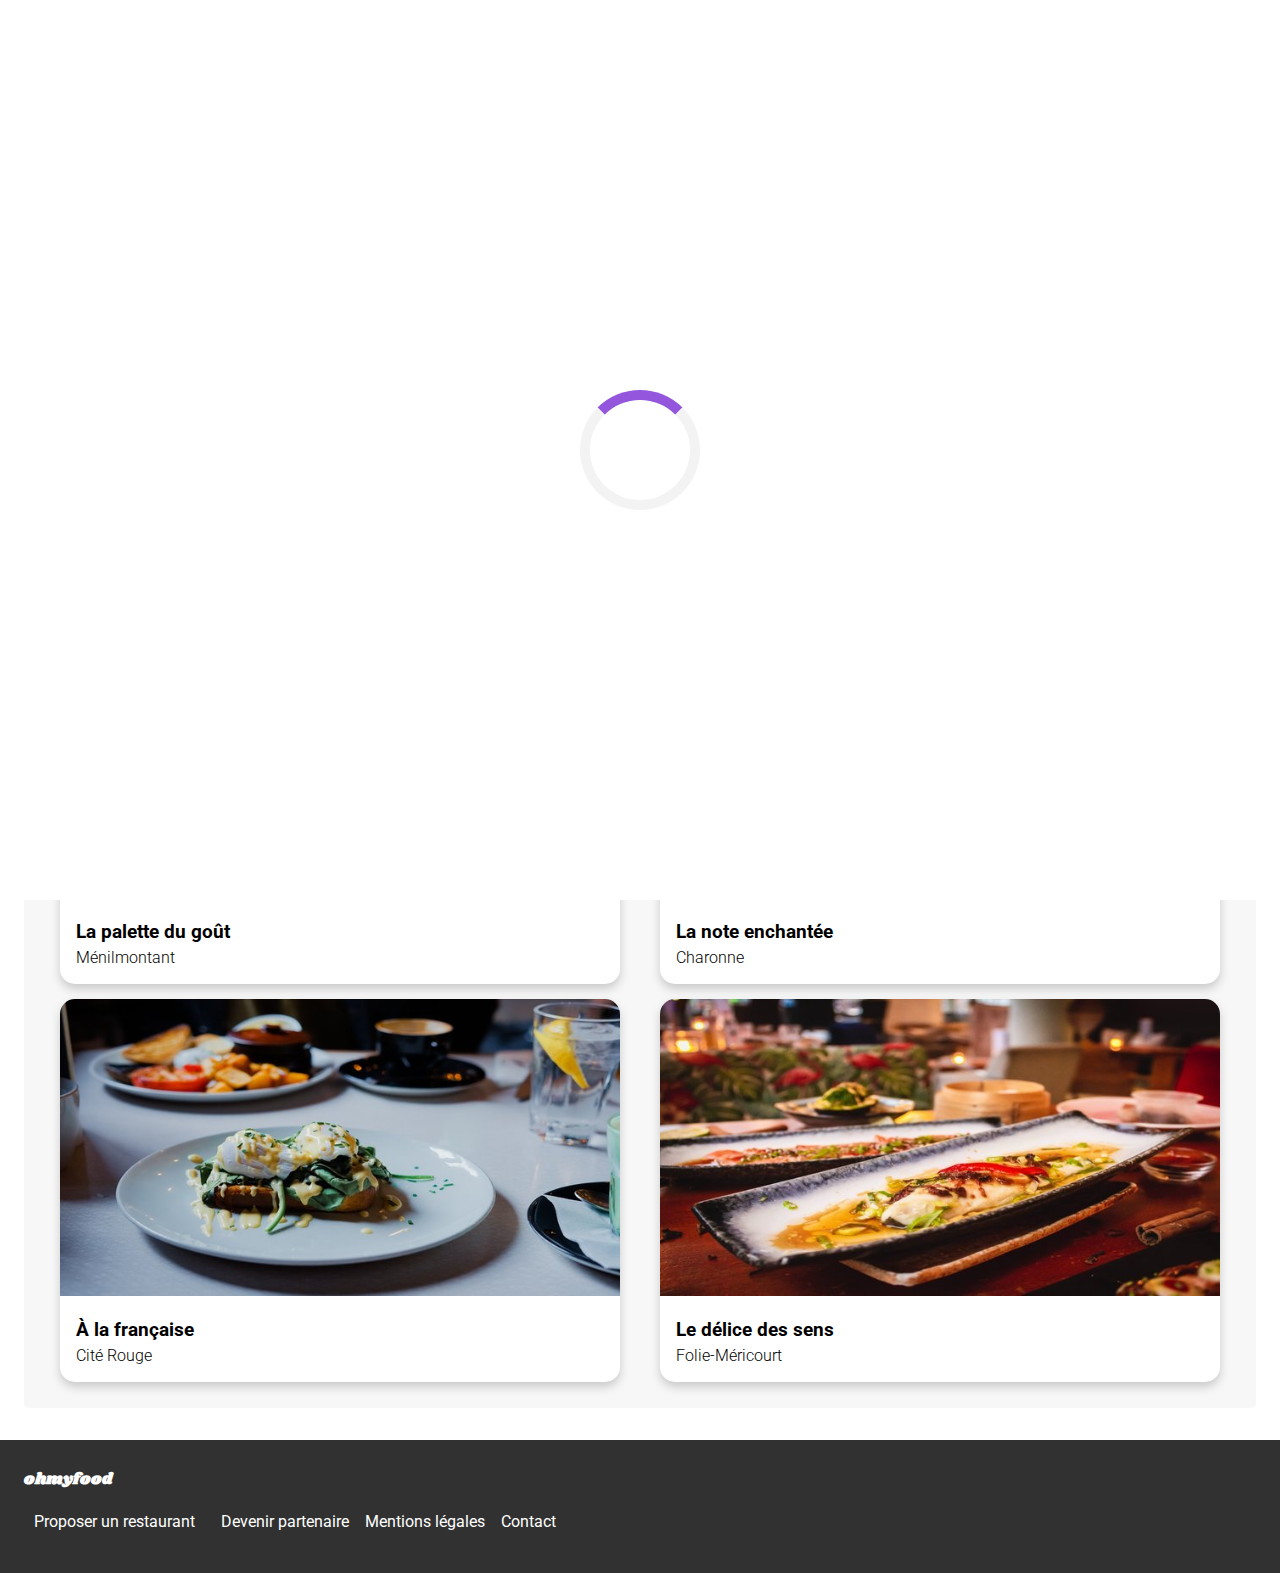
==== commit c476b2cb: "wc3 validation OK" ====
--- a/index.html
+++ b/index.html
@@ -12,12 +12,12 @@
         <title>Accueil</title>
     </head>
     <body>
-        <!--<div>
+        <div>
             <div id="loading-spinner--bg">
               <div id="loading-spinner--main">
               </div>
             </div>
-        </div>-->
+        </div>
 
         <header class="header">
             <img class="header__logo" src="images/logo/ohmyfood@2x.svg" alt="logo oh my food">
@@ -50,8 +50,8 @@
             </div>
         </section>
         <section class="restaurant background-grey">
-            <h2 class="restaurant__titre">Restaurants</h2>
-            <div class="card card--margin-bottom">
+            <h2 class="restaurant__titre">Restaurants</h2>            
+            <a href="menu_1.html" class="card card--margin-bottom restaurant__a">
                 <img class="card__image" src="images/restaurants/med/restaurant_med_1.jpg" alt="plat">
                 <div class="card-sub">
                 <h3 class="card-sub__titre card-sub__titre--main">La palette du goût</h3>
@@ -62,45 +62,45 @@
                         méthode 2 => autre icon pat dessus (exemple carré rempli), qui diminue de height
                     -->
                     <i class="fas fa-heart heart--second heart--menu"></i>
-                    <i class="fas fa-heart heart heart--home"><div class="heart-box heart-box--home"></div></i>                    
+                    <i class="fas fa-heart heart heart--home"><span class="heart-box heart-box--home"></span></i>                    
                 </div>
                 </div>
                 <div class="card__new-mint"><span>Nouveau</span></div>
-            </div>
-            <div class="card card--margin-bottom">
+            </a>            
+            <a href="menu_1.html" class="card card--margin-bottom restaurant__a">
                 <img class="card__image" src="images/restaurants/med/restaurant_med_2.jpg" alt="plat">
                 <div class="card-sub">
                 <h3 class="card-sub__titre card-sub__titre--main">La note enchantée</h3>
                 <p class="card-sub__text card-sub__text--main">Charonne</p>
                 <div class="carte-header__heart">
                     <i class="fas fa-heart heart--second heart--menu"></i>
-                    <i class="fas fa-heart heart heart--home"><div class="heart-box heart-box--home"></div></i>                    
+                    <i class="fas fa-heart heart heart--home"><span class="heart-box heart-box--home"></span></i>                    
                 </div>
                 </div>
                 <div class="card__new-mint"><span>Nouveau</span></div>
-            </div>
-            <div class="card card--margin-bottom">
+            </a>            
+            <a href="menu_1.html" class="card card--margin-bottom restaurant__a">
                 <img class="card__image" src="images/restaurants/med/restaurant_med_3.jpg" alt="plat">
                 <div class="card-sub">
                 <h3 class="card-sub__titre card-sub__titre--main">À la française</h3>
                 <p class="card-sub__text card-sub__text--main">Cité Rouge</p>
                 <div class="carte-header__heart">
                     <i class="fas fa-heart heart--second heart--menu"></i>
-                    <i class="fas fa-heart heart heart--home"><div class="heart-box heart-box--home"></div></i>                    
+                    <i class="fas fa-heart heart heart--home"><span class="heart-box heart-box--home"></span></i>                    
                 </div>
-                </div>
-            </div>
-            <div class="card card--margin-bottom">
+                </div>            
+            </a>
+            <a href="menu_1.html" class="card card--margin-bottom restaurant__a">
                 <img class="card__image" src="images/restaurants/med/restaurant_med_4.jpg" alt="plat">
                 <div class="card-sub">
                 <h3 class="card-sub__titre card-sub__titre--main">Le délice des sens</h3>
                 <p class="card-sub__text card-sub__text--main">Folie-Méricourt</p>
                 <div class="carte-header__heart">
                     <i class="fas fa-heart heart--second heart--menu"></i>
-                    <i class="fas fa-heart heart heart--home"><div class="heart-box heart-box--home"></div></i>                    
+                    <i class="fas fa-heart heart heart--home"><span class="heart-box heart-box--home"></span></i>                    
                 </div>
-                </div>
-            </div>
+                </div>            
+            </a>
         </section>
         <footer class="footer">
             <h4 class="footer__titre">ohmyfood</h4>
--- a/sass/main.css
+++ b/sass/main.css
@@ -228,6 +228,13 @@
   padding-top: 2em;
 }
 
+.restaurant__a {
+  text-decoration: none;
+  outline: none;
+  color: inherit;
+  display: block;
+}
+
 .card {
   background-color: white;
   border-radius: 15px;
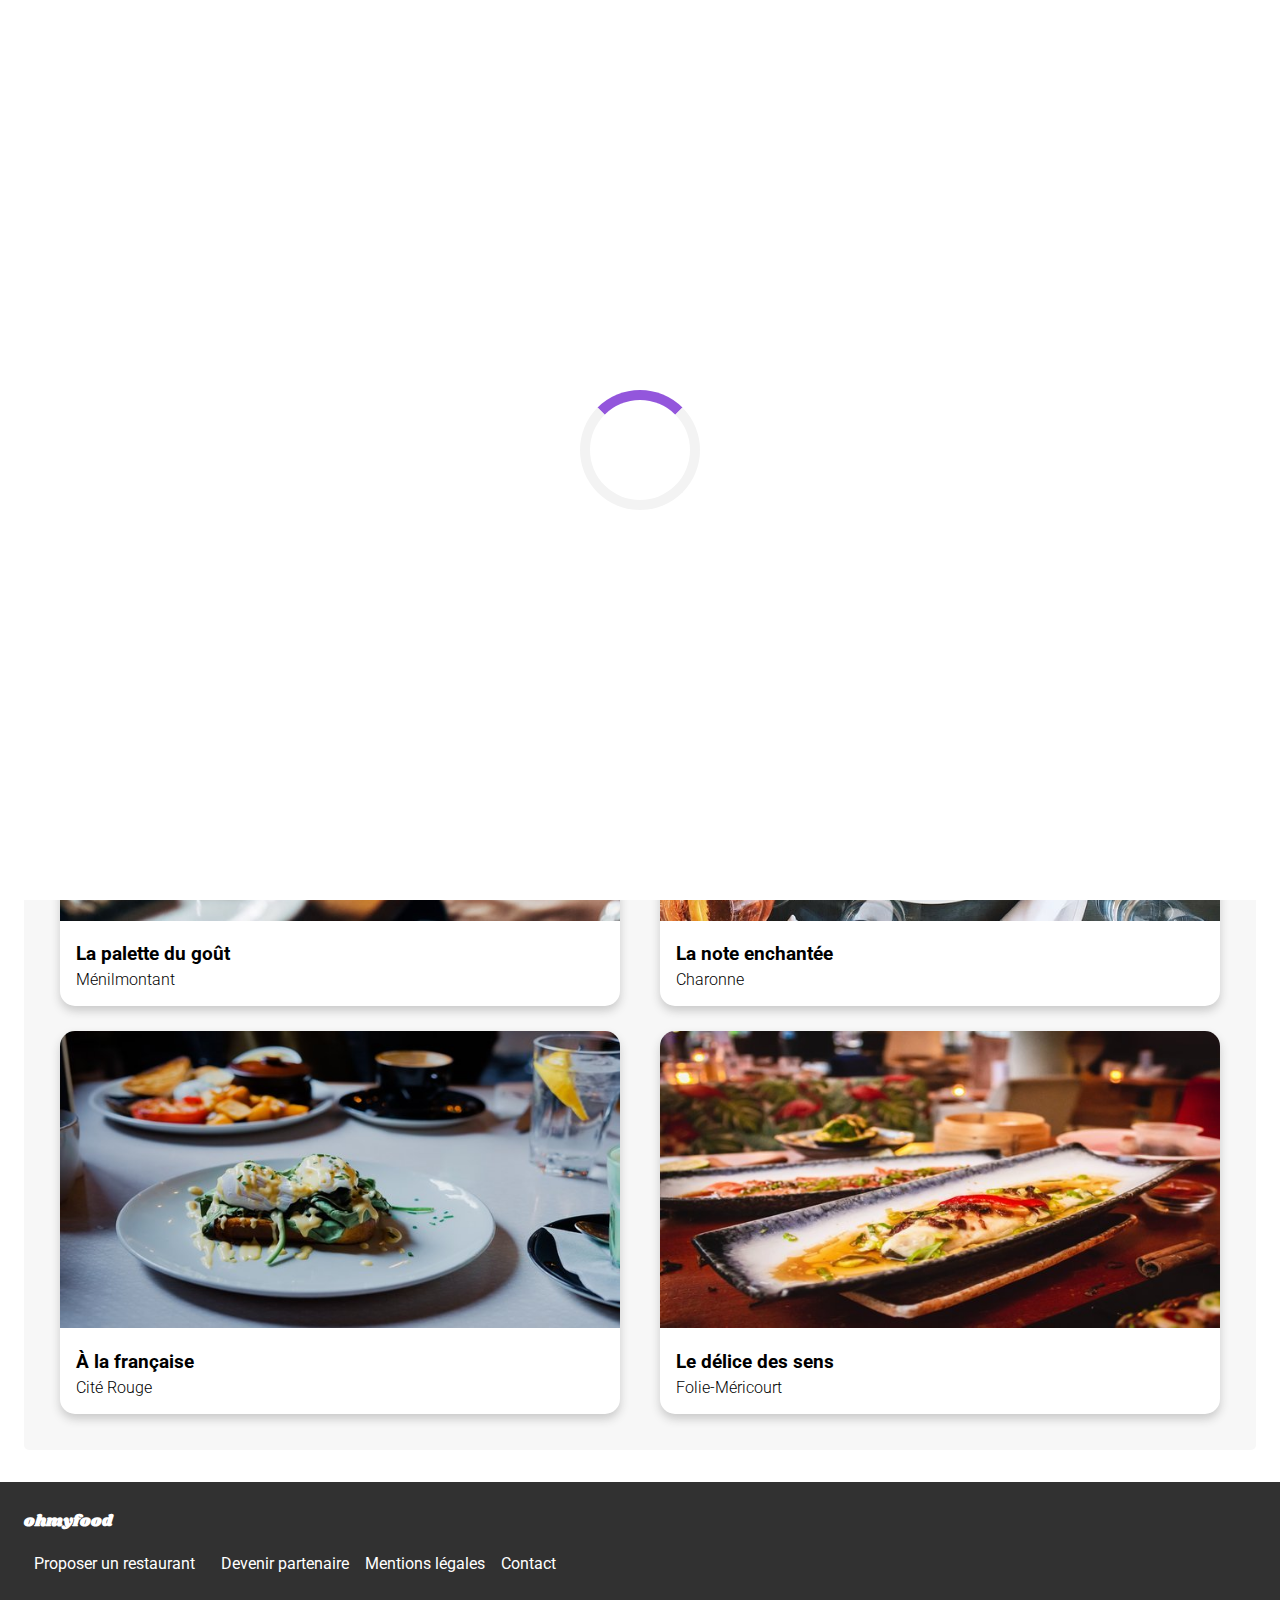
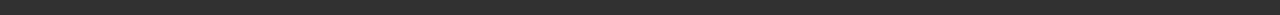
==== commit e7774ee2: "index section div" ====
--- a/index.html
+++ b/index.html
@@ -18,14 +18,13 @@
               </div>
             </div>
         </div>
-
         <header class="header">
             <img class="header__logo" src="images/logo/ohmyfood@2x.svg" alt="logo oh my food">
         </header>
-        <section class="sub-header background-grey--dark">
+        <div class="sub-header background-grey--dark">
             <i class="fas fa-map-marker-alt sub-header__icon"></i>
             <span class="sub-header__text">Paris, Belleville</span>
-        </section>
+        </div>
         <section class="hero background-grey">
             <h1 class="hero__titre">Réservez le menu qui vous convient</h1>
             <p class="hero__text">Décrouvrez des restaurants d'exception, sélectionnés par nos soins.</p>
@@ -67,7 +66,7 @@
                 </div>
                 <div class="card__new-mint"><span>Nouveau</span></div>
             </a>            
-            <a href="menu_1.html" class="card card--margin-bottom restaurant__a">
+            <a href="menu_2.html" class="card card--margin-bottom restaurant__a">
                 <img class="card__image" src="images/restaurants/med/restaurant_med_2.jpg" alt="plat">
                 <div class="card-sub">
                 <h3 class="card-sub__titre card-sub__titre--main">La note enchantée</h3>
@@ -79,7 +78,7 @@
                 </div>
                 <div class="card__new-mint"><span>Nouveau</span></div>
             </a>            
-            <a href="menu_1.html" class="card card--margin-bottom restaurant__a">
+            <a href="menu_3.html" class="card card--margin-bottom restaurant__a">
                 <img class="card__image" src="images/restaurants/med/restaurant_med_3.jpg" alt="plat">
                 <div class="card-sub">
                 <h3 class="card-sub__titre card-sub__titre--main">À la française</h3>
@@ -90,7 +89,7 @@
                 </div>
                 </div>            
             </a>
-            <a href="menu_1.html" class="card card--margin-bottom restaurant__a">
+            <a href="menu_4.html" class="card card--margin-bottom restaurant__a">
                 <img class="card__image" src="images/restaurants/med/restaurant_med_4.jpg" alt="plat">
                 <div class="card-sub">
                 <h3 class="card-sub__titre card-sub__titre--main">Le délice des sens</h3>
--- a/sass/main.css
+++ b/sass/main.css
@@ -1,14 +1,265 @@
-/*
-.nav {
-    color: white;
-    &__link {
-        color: white;
-        &--active {
-            color: white;
-        }
-    }
-}
-*/
+@keyframes spin {
+  0% {
+    transform: rotate(0deg);
+  }
+  100% {
+    transform: rotate(360deg);
+  }
+}
+
+@keyframes bg-pink {
+  80% {
+    opacity: 1;
+  }
+  90% {
+    opacity: 0;
+    left: 0;
+  }
+  100% {
+    left: -100%;
+    opacity: 0;
+  }
+}
+
+@keyframes mint-sub {
+  100% {
+    width: calc(100% - 100px);
+  }
+}
+
+@keyframes mint {
+  0% {
+    width: 0px;
+  }
+  100% {
+    width: 80px;
+  }
+}
+
+@keyframes check {
+  0% {
+    transform: rotate(130deg);
+  }
+  20% {
+    transform: rotate(130deg);
+  }
+  100% {
+    transform: rotate(360deg);
+  }
+  /*
+    0%{
+        width: 0px;
+        height: 0px;
+    }    
+    60% {width: 0em;
+        height: 0em;}
+    80% {width: 2.2em;
+        height: 2.2em;}
+    100% {
+        width: 1.5em;
+        height: 1.5em;
+    }*/
+}
+
+.carte-header__heart .heart-box {
+  transition: all 0.6s ease;
+}
+
+.carte-header__heart .heart {
+  transition: all 0.6s ease;
+}
+
+.carte-header__heart:hover {
+  cursor: pointer;
+}
+
+.carte-header__heart:hover .heart-box {
+  z-index: 10;
+  height: 0px;
+}
+
+.carte-header__heart:hover .heart {
+  background: -webkit-linear-gradient(#9356dc, #ff79da);
+  -webkit-background-clip: text;
+  -webkit-text-fill-color: transparent;
+  -webkit-text-stroke-color: transparent;
+}
+
+@keyframes card-delay {
+  0% {
+    top: 20px;
+    opacity: 0;
+  }
+  100% {
+    top: 0px;
+    opacity: 1;
+  }
+}
+
+.delay--1 {
+  animation-delay: 0.4s;
+}
+
+.delay--2 {
+  animation-delay: 0.7s;
+}
+
+.delay--3 {
+  animation-delay: 1s;
+}
+
+.delay--4 {
+  animation-delay: 1.3s;
+}
+
+.delay--5 {
+  animation-delay: 1.6s;
+}
+
+.delay--6 {
+  animation-delay: 1.9s;
+}
+
+.delay--7 {
+  animation-delay: 2.2s;
+}
+
+.delay--8 {
+  animation-delay: 2.5s;
+}
+
+.delay--9 {
+  animation-delay: 2.8s;
+}
+
+.delay--10 {
+  animation-delay: 3.1s;
+}
+
+.slider {
+  z-index: 1;
+}
+
+.slider__image {
+  width: 100%;
+}
+
+.slider__image--desktop {
+  display: none;
+}
+
+@media screen and (min-width: 700px) {
+  /* page accueil */
+  .operation {
+    display: flex;
+    flex-wrap: wrap;
+    justify-content: center;
+  }
+  .operation__titre {
+    width: 100%;
+  }
+  .restaurant {
+    display: flex;
+    flex-wrap: wrap;
+  }
+  .restaurant__titre {
+    width: 100%;
+  }
+  .card {
+    margin: 5px 20px 10px 20px;
+    width: 46.2%;
+    width: calc(50% - 40px);
+  }
+  /* page menu */
+  .slider__image {
+    display: none;
+  }
+  .slider__image--desktop {
+    display: block;
+    height: 550px;
+    width: 100%;
+  }
+  .carte {
+    display: flex;
+    flex-wrap: wrap;
+    justify-content: center;
+  }
+  .carte-header {
+    width: 100%;
+    text-align: center;
+  }
+  .menu {
+    margin: 10px 20px 10px 20px;
+  }
+  .button--res {
+    width: 100%;
+  }
+  /* footer */
+  .footer {
+    display: flex;
+    flex-wrap: wrap;
+  }
+  .footer__titre {
+    width: 100%;
+  }
+  .footer__a {
+    margin-right: 1em;
+  }
+}
+
+@media screen and (min-width: 700px) and (max-width: 1100px) {
+  /* Page accueil */
+  .step {
+    margin: 10px 20px 10px 20px;
+    width: 29.5%;
+    width: calc(50% - 40px);
+  }
+  /* Page Menu */
+  .menu:nth-child(2), .menu:nth-child(3), .menu:nth-child(4) {
+    width: 45.2%;
+    width: calc(50% - 40px);
+  }
+}
+
+@media screen and (min-width: 1101px) {
+  /* Page accueil */
+  .operation {
+    display: flex;
+    flex-wrap: wrap;
+  }
+  .operation__titre {
+    width: 100%;
+  }
+  .step {
+    margin: 5px 20px 10px 20px;
+    width: 29.5%;
+    width: calc(33% - 40px);
+  }
+  .restaurant {
+    display: flex;
+    flex-wrap: wrap;
+  }
+  .restaurant__titre {
+    width: 100%;
+  }
+  /*Page menu */
+  .menu:nth-child(2), .menu:nth-child(3), .menu:nth-child(4) {
+    width: 29.5%;
+    width: calc(33% - 40px);
+  }
+}
+
+@media screen and (min-width: 1200px) {
+  .operation, .restaurant, .slider, .carte {
+    max-width: 1200px;
+    margin-left: auto;
+    margin-right: auto;
+  }
+  .restaurant {
+    border-radius: 5px;
+  }
+}
+
 body {
   font-family: Roboto, Arial, Helvetica, sans-serif;
   margin: 0;
@@ -22,7 +273,343 @@
   background-color: #eeeeee;
 }
 
-/* Loading spinner */
+.button {
+  padding: 1em 1.2em 1em 1.2em;
+  border: none;
+  border-radius: 30px;
+  background: linear-gradient(to bottom right, #ff79da, #9356dc);
+  color: white;
+  font-weight: bold;
+  box-shadow: 0px 5px 10px #cacaca;
+}
+
+.button:hover {
+  opacity: 0.85;
+  cursor: pointer;
+  color: #41107e;
+  box-shadow: 0px 5px 10px gray;
+}
+
+.button--hero {
+  margin-bottom: 1em;
+}
+
+.button--carte {
+  padding-left: 2em;
+  padding-right: 2em;
+  margin-bottom: 3em;
+  margin-top: 2em;
+  font-size: 1em;
+  padding-left: 3em;
+  padding-right: 3em;
+}
+
+.button--center {
+  text-align: center;
+}
+
+.card {
+  background-color: white;
+  border-radius: 15px;
+  box-shadow: 0px 5px 10px #cacaca;
+  position: relative;
+}
+
+.card--margin-bottom {
+  margin-bottom: 20px;
+}
+
+.card__image {
+  width: 100%;
+  border-top-left-radius: 15px;
+  border-top-right-radius: 15px;
+}
+
+.card-sub {
+  padding-left: 1em;
+  padding-right: 1em;
+  padding-bottom: 1px;
+  position: relative;
+  width: 97%;
+  width: calc(100% - 18px);
+}
+
+.card-sub--menu {
+  padding: 0.7em;
+  margin-bottom: 1em;
+  width: 92%;
+  width: calc(100% - 15px);
+}
+
+.card-sub__titre {
+  font-weight: bold;
+}
+
+.card-sub__titre--main {
+  margin-bottom: 0;
+}
+
+.card-sub__titre--menu {
+  margin: 0;
+  margin-bottom: 5px;
+  width: 70%;
+  padding-right: 10px;
+  overflow: hidden;
+  text-overflow: ellipsis;
+  white-space: nowrap;
+}
+
+.card-sub__text {
+  font-weight: 300;
+}
+
+.card-sub__text--main {
+  margin-top: 5px;
+}
+
+.card-sub__text--menu {
+  margin: 0;
+  font-size: 0.9em;
+  margin-bottom: -10px;
+  width: 70%;
+  padding-right: 10px;
+  overflow: hidden;
+  text-overflow: ellipsis;
+  white-space: nowrap;
+}
+
+.card-sub__heart {
+  position: absolute;
+  top: 0.5em;
+  right: 2em;
+}
+
+.card-sub__price {
+  position: absolute;
+  bottom: 10px;
+  right: 20px;
+  font-size: 0.9em;
+  font-weight: bold;
+}
+
+.card__new-mint {
+  position: absolute;
+  top: 1em;
+  right: 1em;
+  background-color: #99e2d0;
+  color: #259277;
+  padding: 0.4em 0.8em 0.4em 0.8em;
+  font-weight: 500;
+  font-size: 0.9em;
+  border-radius: 2px;
+}
+
+.card__click {
+  width: 0px;
+  border-radius: 0 15px 15px 0;
+  display: flex;
+  justify-content: center;
+}
+
+.card__click-mint {
+  background-color: #99e2d0;
+}
+
+.card__click-check {
+  align-self: center;
+  height: 1.5em;
+  width: 1.5em;
+  background-color: white;
+  border-radius: 50%;
+  display: flex;
+  justify-content: center;
+  overflow: hidden;
+}
+
+.card__click-icon {
+  color: #99e2d0;
+  align-self: center;
+}
+
+.heart {
+  font-size: 1.5em;
+  color: transparent;
+  -webkit-text-stroke-width: 0.5px;
+  -webkit-text-stroke-color: black;
+}
+
+.heart--second {
+  font-size: 1.5em;
+  color: transparent;
+  position: absolute;
+}
+
+.heart--home {
+  width: 1.5em;
+}
+
+.heart-box {
+  height: 30px;
+  position: absolute;
+  top: 0;
+  z-index: -1;
+}
+
+.heart-box--menu {
+  background-color: #f7f7f7;
+  width: 50px;
+  left: -12px;
+}
+
+.heart-box--home {
+  background-color: white;
+  width: 100%;
+  left: -8px;
+}
+
+.step {
+  display: flex;
+  position: relative;
+  margin-bottom: 2em;
+  padding-top: 0.5em;
+  padding-bottom: 0.5em;
+  border-radius: 20px;
+  box-shadow: 0px 5px 10px #cacaca;
+  margin-left: 10px;
+}
+
+.step:hover {
+  background-color: #f3e9ff;
+  cursor: pointer;
+}
+
+.step:hover > .step__icon {
+  color: #9356dc;
+}
+
+.step__icon {
+  padding-left: 2em;
+  align-self: center;
+  font-size: 18px;
+  color: gray;
+  width: 20px;
+}
+
+.step__text {
+  padding-left: 1.5em;
+  font-weight: 500;
+}
+
+.step__number-left {
+  display: flex;
+  background-color: #9356dc;
+  position: absolute;
+  height: 1.5em;
+  width: 1.5em;
+  border-radius: 50%;
+  align-self: center;
+  justify-content: center;
+  left: -10px;
+}
+
+.step__number-left-number {
+  align-self: center;
+  color: white;
+  font-size: 0.8em;
+  font-weight: bold;
+}
+
+.carte {
+  position: relative;
+  top: -3em;
+  z-index: 1000;
+  border-top-left-radius: 35px;
+  border-top-right-radius: 35px;
+  padding: 1em;
+  margin-bottom: -5em;
+}
+
+.carte-header {
+  position: relative;
+}
+
+.carte-header__titre {
+  margin-top: 0.5em;
+  font-family: Shrikhand, Arial, Helvetica, sans-serif;
+  font-weight: 400;
+  font-size: 1.8em;
+  padding-right: 2em;
+}
+
+.carte-header__heart {
+  position: absolute;
+  top: 50%;
+  right: 10px;
+  transform: translate(-50%, -50%);
+}
+
+.footer {
+  background-color: #313131;
+  color: white;
+  padding-left: 1.5em;
+  padding-right: 1.5em;
+  padding-top: 0.4em;
+  margin-top: 2em;
+  padding-bottom: 2em;
+}
+
+.footer__titre {
+  font-family: Shrikhand;
+}
+
+.footer__icon {
+  padding-right: 10px;
+  width: 20px;
+  font-size: 0.8em;
+}
+
+.footer__a {
+  color: white;
+  text-decoration: none;
+  display: inline-block;
+  padding-bottom: 10px;
+}
+
+.header {
+  padding: 0.5em;
+  text-align: center;
+  position: relative;
+}
+
+.header__logo {
+  height: 1.6em;
+}
+
+.header__icon {
+  margin: 0;
+  position: absolute;
+  top: 50%;
+  left: 2em;
+  transform: translate(-50%, -50%);
+}
+
+.hero {
+  padding: 1em 2em 2em 2em;
+  text-align: center;
+}
+
+.hero__titre {
+  margin-bottom: 0;
+  padding-right: 1em;
+  padding-left: 1em;
+}
+
+.hero__text {
+  color: grey;
+  margin-top: 0.5em;
+  padding-bottom: 1em;
+}
+
 #loading-spinner--bg {
   position: fixed;
   top: 0;
@@ -55,414 +642,6 @@
   opacity: 1;
 }
 
-@keyframes spin {
-  0% {
-    transform: rotate(0deg);
-  }
-  100% {
-    transform: rotate(360deg);
-  }
-}
-
-@keyframes bg-pink {
-  80% {
-    opacity: 1;
-  }
-  90% {
-    opacity: 0;
-    left: 0;
-  }
-  100% {
-    left: -100%;
-    opacity: 0;
-  }
-}
-
-/* Header */
-.header {
-  padding: 0.5em;
-  text-align: center;
-  position: relative;
-}
-
-.header__logo {
-  height: 1.6em;
-}
-
-.header__icon {
-  margin: 0;
-  position: absolute;
-  top: 50%;
-  left: 2em;
-  transform: translate(-50%, -50%);
-}
-
-/* Accueil */
-.sub-header {
-  display: flex;
-  justify-content: center;
-  height: 3em;
-  box-shadow: inset 0px 11px 10px -15px grey;
-}
-
-.sub-header__icon {
-  align-self: center;
-  padding-right: 1em;
-  font-size: 0.9em;
-}
-
-.sub-header__text {
-  align-self: center;
-  font-size: 0.9em;
-}
-
-.hero {
-  padding: 1em 2em 2em 2em;
-  text-align: center;
-}
-
-.hero__titre {
-  margin-bottom: 0;
-  padding-right: 1em;
-  padding-left: 1em;
-}
-
-.hero__text {
-  color: grey;
-  margin-top: 0.5em;
-  padding-bottom: 1em;
-}
-
-.button {
-  padding: 1em 1.2em 1em 1.2em;
-  border: none;
-  border-radius: 30px;
-  background: linear-gradient(to bottom right, #ff79da, #9356dc);
-  color: white;
-  font-weight: bold;
-  box-shadow: 0px 5px 10px #cacaca;
-}
-
-.button:hover {
-  opacity: 0.85;
-  cursor: pointer;
-  color: #41107e;
-  box-shadow: 0px 5px 10px gray;
-}
-
-.button--hero {
-  margin-bottom: 1em;
-}
-
-.button--carte {
-  padding-left: 2em;
-  padding-right: 2em;
-  margin-bottom: 3em;
-  margin-top: 2em;
-  font-size: 1em;
-  padding-left: 3em;
-  padding-right: 3em;
-}
-
-.button--center {
-  text-align: center;
-}
-
-.operation {
-  padding: 1em;
-}
-
-.step {
-  display: flex;
-  position: relative;
-  margin-bottom: 2em;
-  padding-top: 0.5em;
-  padding-bottom: 0.5em;
-  border-radius: 20px;
-  box-shadow: 0px 5px 10px #cacaca;
-}
-
-.step:hover {
-  background-color: #f3e9ff;
-  cursor: pointer;
-}
-
-.step:hover > .step__icon {
-  color: #9356dc;
-}
-
-.step__icon {
-  padding-left: 2em;
-  align-self: center;
-  font-size: 18px;
-  color: gray;
-  width: 20px;
-}
-
-.step__text {
-  padding-left: 1.5em;
-  font-weight: 500;
-}
-
-.step__number-left {
-  display: flex;
-  background-color: #9356dc;
-  position: absolute;
-  height: 1.5em;
-  width: 1.5em;
-  border-radius: 50%;
-  align-self: center;
-  justify-content: center;
-  left: -10px;
-}
-
-.step__number-left-number {
-  align-self: center;
-  color: white;
-  font-size: 0.8em;
-  font-weight: bold;
-}
-
-.restaurant {
-  padding: 1em;
-  padding-top: 2em;
-}
-
-.restaurant__a {
-  text-decoration: none;
-  outline: none;
-  color: inherit;
-  display: block;
-}
-
-.card {
-  background-color: white;
-  border-radius: 15px;
-  box-shadow: 0px 5px 10px #cacaca;
-  position: relative;
-}
-
-.card--margin-bottom {
-  margin-bottom: 20px;
-}
-
-.card__image {
-  width: 100%;
-  border-top-left-radius: 15px;
-  border-top-right-radius: 15px;
-}
-
-.card-sub {
-  padding-left: 1em;
-  padding-right: 1em;
-  padding-bottom: 1px;
-  position: relative;
-  width: 97%;
-  width: calc(100% - 18px);
-}
-
-.card-sub--menu {
-  padding: 0.7em;
-  margin-bottom: 1em;
-  width: 92%;
-  width: calc(100% - 15px);
-}
-
-.card-sub__titre {
-  font-weight: bold;
-}
-
-.card-sub__titre--main {
-  margin-bottom: 0;
-}
-
-.card-sub__titre--menu {
-  margin: 0;
-  margin-bottom: 5px;
-  width: 70%;
-  padding-right: 10px;
-  overflow: hidden;
-  text-overflow: ellipsis;
-  white-space: nowrap;
-}
-
-.card-sub__text {
-  font-weight: 300;
-}
-
-.card-sub__text--main {
-  margin-top: 5px;
-}
-
-.card-sub__text--menu {
-  margin: 0;
-  font-size: 0.9em;
-  margin-bottom: -10px;
-  width: 70%;
-  padding-right: 10px;
-  overflow: hidden;
-  text-overflow: ellipsis;
-  white-space: nowrap;
-}
-
-.card-sub__heart {
-  position: absolute;
-  top: 0.5em;
-  right: 2em;
-}
-
-.card-sub__price {
-  position: absolute;
-  bottom: 10px;
-  right: 20px;
-  font-size: 0.9em;
-  font-weight: bold;
-}
-
-.card__new-mint {
-  position: absolute;
-  top: 1em;
-  right: 1em;
-  background-color: #99e2d0;
-  color: #259277;
-  padding: 0.4em 0.8em 0.4em 0.8em;
-  font-weight: 500;
-  font-size: 0.9em;
-  border-radius: 2px;
-}
-
-.card__click {
-  width: 0px;
-  border-radius: 0 15px 15px 0;
-  display: flex;
-  justify-content: center;
-}
-
-.card__click-mint {
-  background-color: #99e2d0;
-}
-
-.card__click-check {
-  align-self: center;
-  height: 1.5em;
-  width: 1.5em;
-  background-color: white;
-  border-radius: 50%;
-  display: flex;
-  justify-content: center;
-  overflow: hidden;
-}
-
-.card__click-icon {
-  color: #99e2d0;
-  align-self: center;
-}
-
-.footer {
-  background-color: #313131;
-  color: white;
-  padding-left: 1.5em;
-  padding-right: 1.5em;
-  padding-top: 0.4em;
-  margin-top: 2em;
-  padding-bottom: 2em;
-}
-
-.footer__titre {
-  font-family: Shrikhand;
-}
-
-.footer__icon {
-  padding-right: 10px;
-  width: 20px;
-  font-size: 0.8em;
-}
-
-.footer__a {
-  color: white;
-  text-decoration: none;
-  display: inline-block;
-  padding-bottom: 10px;
-}
-
-/* Menu */
-.slider {
-  z-index: 1;
-}
-
-.slider__image {
-  width: 100%;
-}
-
-.slider__image--desktop {
-  display: none;
-}
-
-.carte {
-  position: relative;
-  top: -3em;
-  z-index: 1000;
-  border-top-left-radius: 35px;
-  border-top-right-radius: 35px;
-  padding: 1em;
-  margin-bottom: -5em;
-}
-
-.carte-header {
-  position: relative;
-}
-
-.carte-header__titre {
-  margin-top: 0.5em;
-  font-family: Shrikhand, Arial, Helvetica, sans-serif;
-  font-weight: 400;
-  font-size: 1.8em;
-  padding-right: 2em;
-}
-
-.carte-header__heart {
-  position: absolute;
-  top: 50%;
-  right: 10px;
-  transform: translate(-50%, -50%);
-}
-
-.heart {
-  font-size: 1.5em;
-  color: white;
-  -webkit-text-stroke-width: 0.5px;
-  -webkit-text-stroke-color: black;
-}
-
-.heart--second {
-  font-size: 1.5em;
-  color: transparent;
-  position: absolute;
-}
-
-.heart--home {
-  width: 1.5em;
-}
-
-.heart-box {
-  height: 30px;
-  position: absolute;
-  top: 0;
-  z-index: -1;
-}
-
-.heart-box--menu {
-  background-color: #f7f7f7;
-  width: 50px;
-  left: -12px;
-}
-
-.heart-box--home {
-  background-color: white;
-  width: 100%;
-  left: -8px;
-}
-
 .menu__titre {
   margin-top: 1.5em;
   font-weight: 300;
@@ -501,14 +680,14 @@
 
 .menu__card:hover > .card__click {
   animation-name: mint;
-  animation-duration: 0.3s;
+  animation-duration: 0.4s;
   animation-fill-mode: forwards;
   animation-iteration-count: 1;
 }
 
-.menu__card:hover > .card__click > .card__click-check {
+.menu__card:hover > .card__click > .card__click-check .card__click-icon {
   animation-name: check;
-  animation-duration: 1s;
+  animation-duration: 0.4s;
   animation-fill-mode: forwards;
   animation-iteration-count: 1;
 }
@@ -517,241 +696,40 @@
   animation-name: mint-sub;
   animation-iteration-count: 1;
   animation-fill-mode: forwards;
-  animation-duration: 0.3s;
+  animation-duration: 0.4s;
   animation-timing-function: ease;
 }
 
-.delay--1 {
-  animation-delay: 0.4s;
-}
-
-.delay--2 {
-  animation-delay: 0.7s;
-}
-
-.delay--3 {
-  animation-delay: 1s;
-}
-
-.delay--4 {
-  animation-delay: 1.3s;
-}
-
-.delay--5 {
-  animation-delay: 1.6s;
-}
-
-.delay--6 {
-  animation-delay: 1.9s;
-}
-
-.delay--7 {
-  animation-delay: 2.2s;
-}
-
-.delay--8 {
-  animation-delay: 2.5s;
-}
-
-.delay--9 {
-  animation-delay: 2.8s;
-}
-
-@keyframes mint-sub {
-  0% {
-  }
-  100% {
-    width: calc(100% - 100px);
-  }
-}
-
-@keyframes mint {
-  0% {
-    width: 0px;
-  }
-  100% {
-    width: 80px;
-  }
-}
-
-@keyframes check {
-  0% {
-    width: 0px;
-    height: 0px;
-  }
-  60% {
-    width: 0em;
-    height: 0em;
-  }
-  80% {
-    width: 2.2em;
-    height: 2.2em;
-  }
-  100% {
-    width: 1.5em;
-    height: 1.5em;
-  }
-}
-
-.carte-header__heart .heart-box {
-  transition: all 0.6s ease;
-}
-
-.carte-header__heart .heart {
-  transition: all 0.6s ease;
-}
-
-.carte-header__heart:hover {
-  cursor: pointer;
-}
-
-.carte-header__heart:hover .heart-box {
-  z-index: 10;
-  height: 0px;
-}
-
-.carte-header__heart:hover .heart {
-  background: -webkit-linear-gradient(#9356dc, #ff79da);
-  -webkit-background-clip: text;
-  -webkit-text-fill-color: transparent;
-  -webkit-text-stroke-color: transparent;
-}
-
-@keyframes card-delay {
-  0% {
-    top: 20px;
-    opacity: 0;
-  }
-  100% {
-    top: 0px;
-    opacity: 1;
-  }
-}
-
-@media screen and (min-width: 700px) {
-  /* page accueil */
-  .operation {
-    display: flex;
-    flex-wrap: wrap;
-    justify-content: center;
-  }
-  .operation__titre {
-    width: 100%;
-  }
-  .restaurant {
-    display: flex;
-    flex-wrap: wrap;
-  }
-  .restaurant__titre {
-    width: 100%;
-  }
-  .card {
-    margin: 5px 20px 10px 20px;
-    width: 46.2%;
-    width: calc(50% - 40px);
-  }
-  /* page menu */
-  .slider__image {
-    display: none;
-  }
-  .slider__image--desktop {
-    display: block;
-    height: 550px;
-    width: 100%;
-  }
-  .carte {
-    display: flex;
-    flex-wrap: wrap;
-    justify-content: center;
-  }
-  .carte-header {
-    width: 100%;
-    text-align: center;
-  }
-  .menu {
-    margin: 10px 20px 10px 20px;
-  }
-  .button--res {
-    width: 100%;
-  }
-  /* footer */
-  .footer {
-    display: flex;
-    flex-wrap: wrap;
-  }
-  .footer__titre {
-    width: 100%;
-  }
-  .footer__a {
-    margin-right: 1em;
-  }
-}
-
-@media screen and (min-width: 700px) and (max-width: 1100px) {
-  /* Page accueil */
-  .step {
-    margin: 10px 20px 10px 20px;
-    width: 29.5%;
-    width: calc(50% - 40px);
-  }
-  /* Page Menu */
-  .menu:nth-child(2) {
-    width: 45.2%;
-    width: calc(50% - 40px);
-  }
-  .menu:nth-child(3) {
-    width: 45.2%;
-    width: calc(50% - 40px);
-  }
-  .menu:nth-child(4) {
-    width: 45.2%;
-    width: calc(50% - 40px);
-  }
-}
-
-@media screen and (min-width: 1101px) {
-  /* Page accueil */
-  .operation {
-    display: flex;
-    flex-wrap: wrap;
-  }
-  .operation__titre {
-    width: 100%;
-  }
-  .step {
-    margin: 5px 20px 10px 20px;
-    width: 29.5%;
-    width: calc(33% - 40px);
-  }
-  .restaurant {
-    display: flex;
-    flex-wrap: wrap;
-  }
-  .restaurant__titre {
-    width: 100%;
-  }
-  /*Page menu */
-  .menu:nth-child(2) {
-    width: 29.5%;
-    width: calc(33% - 40px);
-  }
-  .menu:nth-child(3) {
-    width: 29.5%;
-    width: calc(33% - 40px);
-  }
-  .menu:nth-child(4) {
-    width: 29.5%;
-    width: calc(33% - 40px);
-  }
-}
-
-@media screen and (min-width: 1200px) {
-  .operation, .restaurant, .slider, .carte {
-    max-width: 1200px;
-    margin-left: auto;
-    margin-right: auto;
-  }
-  .restaurant {
-    border-radius: 5px;
-  }
-}
+.operation {
+  padding: 1em;
+}
+
+.restaurant {
+  padding: 1em;
+  padding-top: 2em;
+}
+
+.restaurant__a {
+  text-decoration: none;
+  outline: none;
+  color: inherit;
+  display: block;
+}
+
+.sub-header {
+  display: flex;
+  justify-content: center;
+  height: 3em;
+  box-shadow: inset 0px 11px 10px -15px grey;
+}
+
+.sub-header__icon {
+  align-self: center;
+  padding-right: 1em;
+  font-size: 0.9em;
+}
+
+.sub-header__text {
+  align-self: center;
+  font-size: 0.9em;
+}
